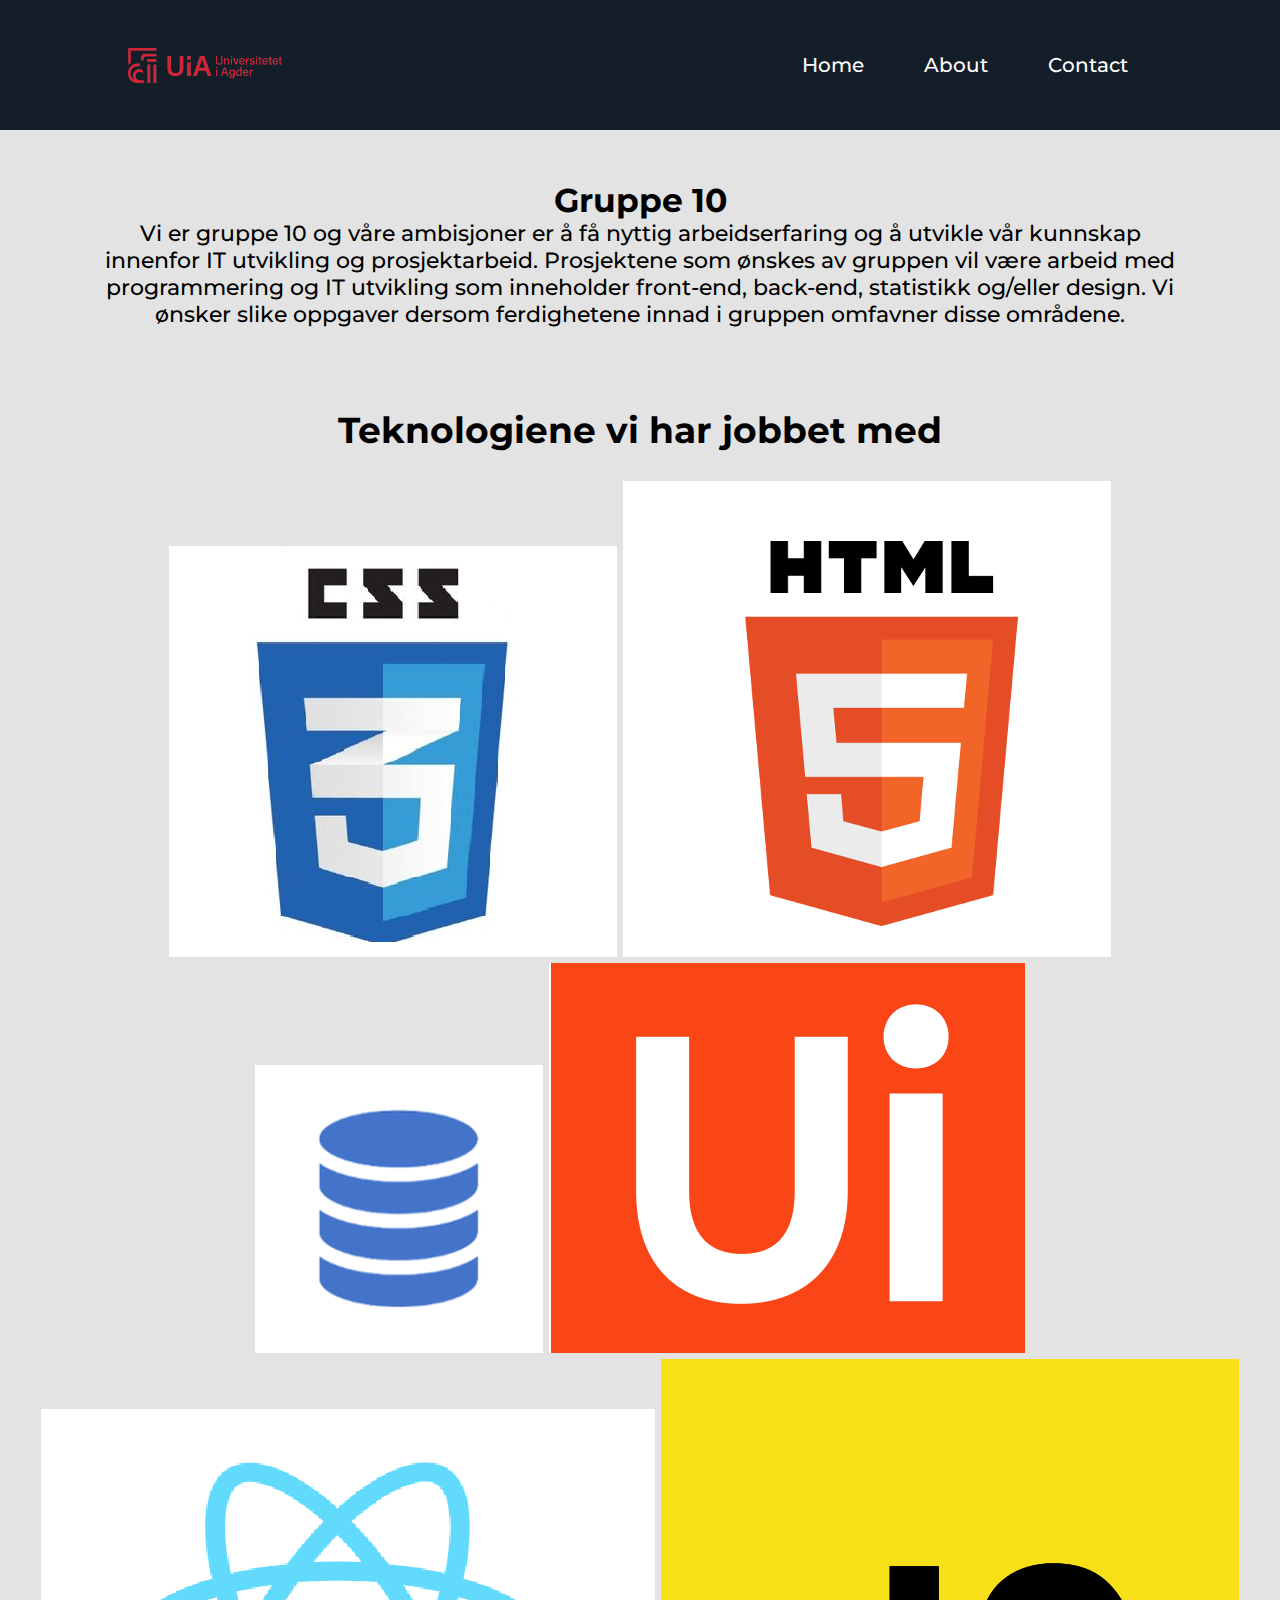
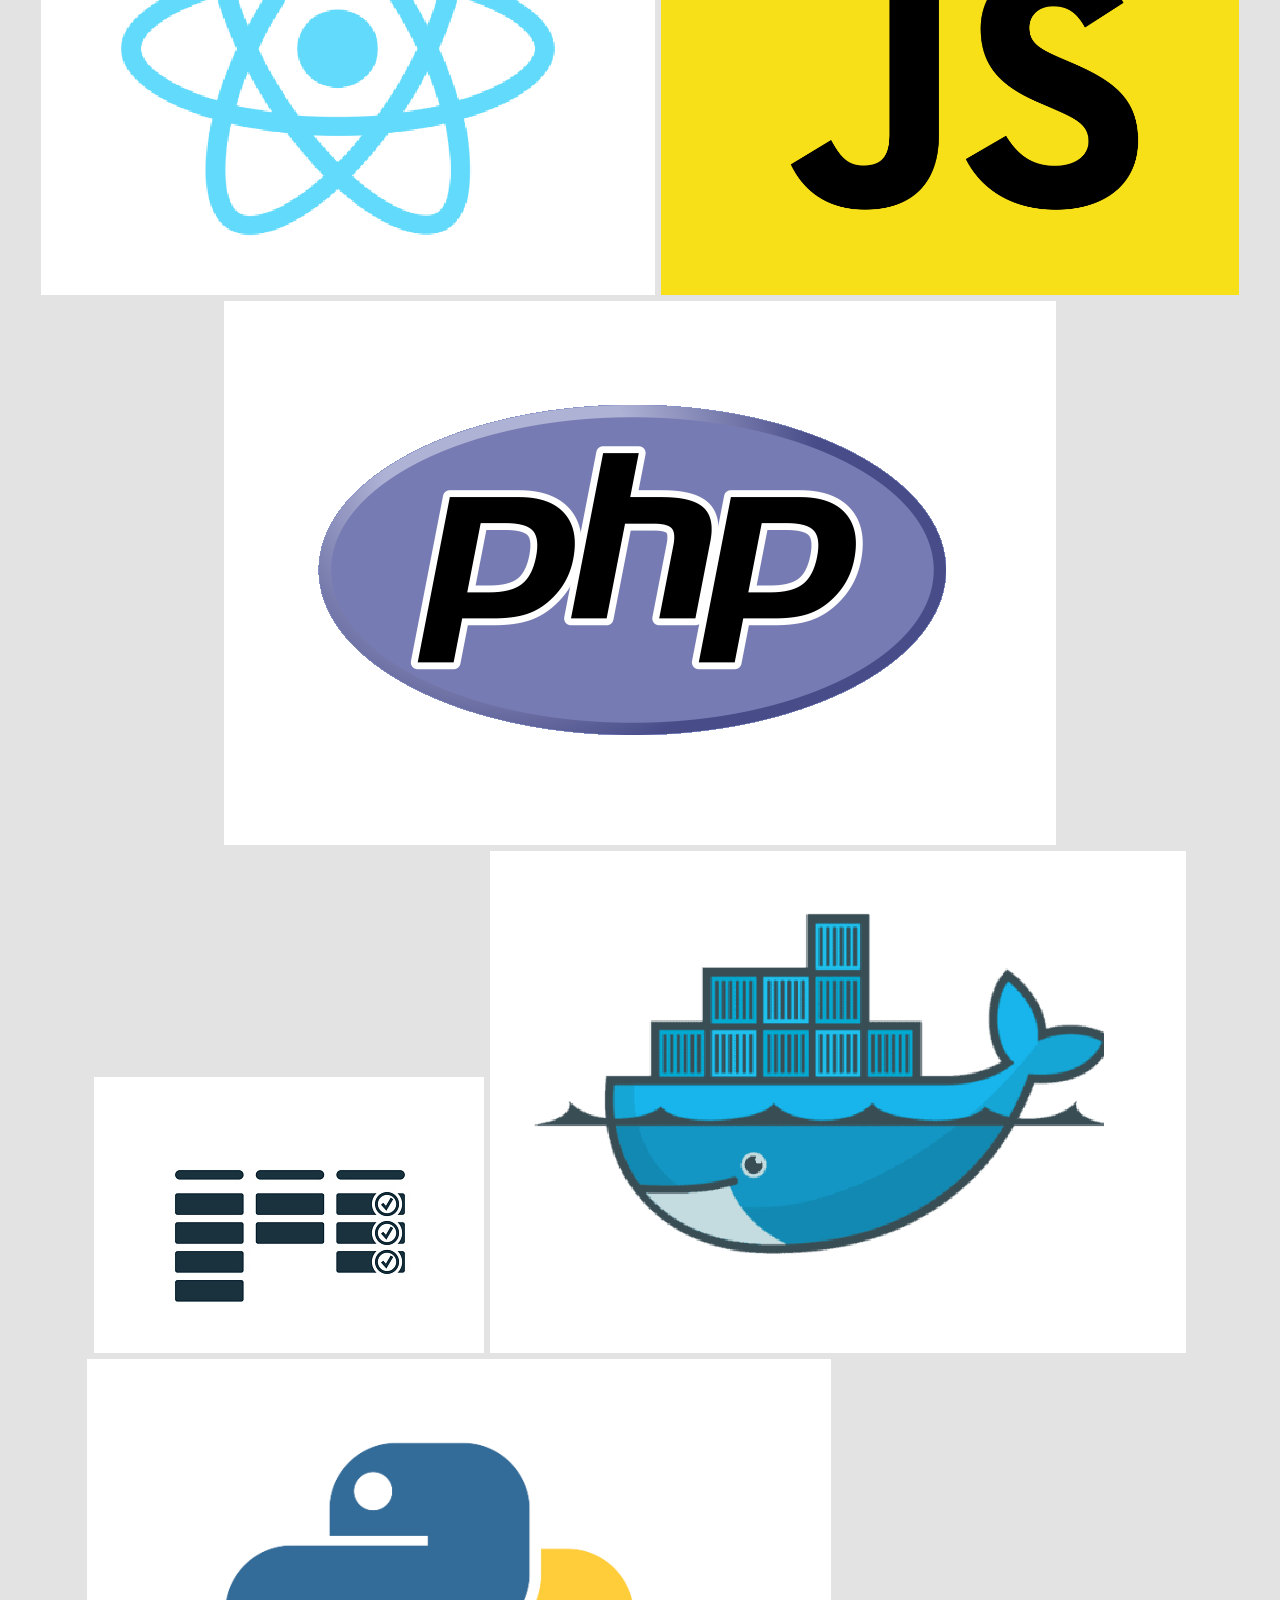
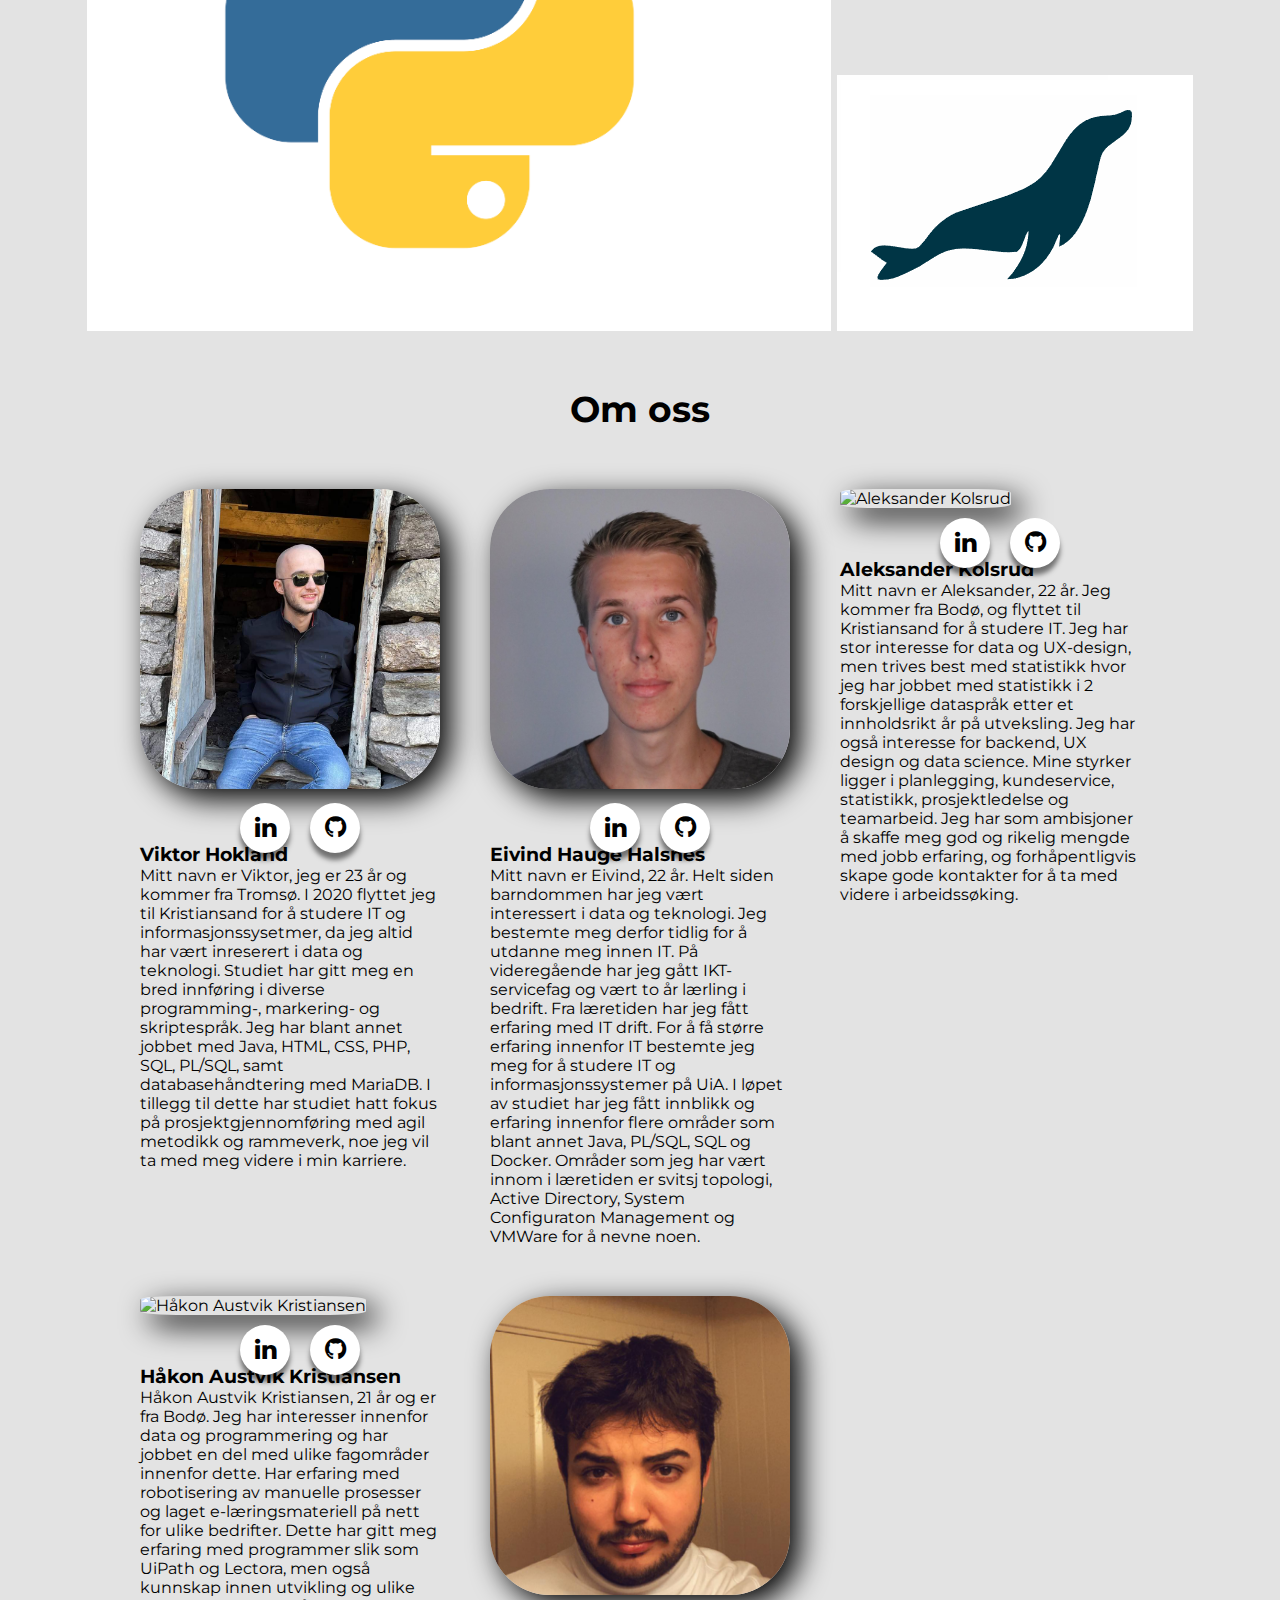
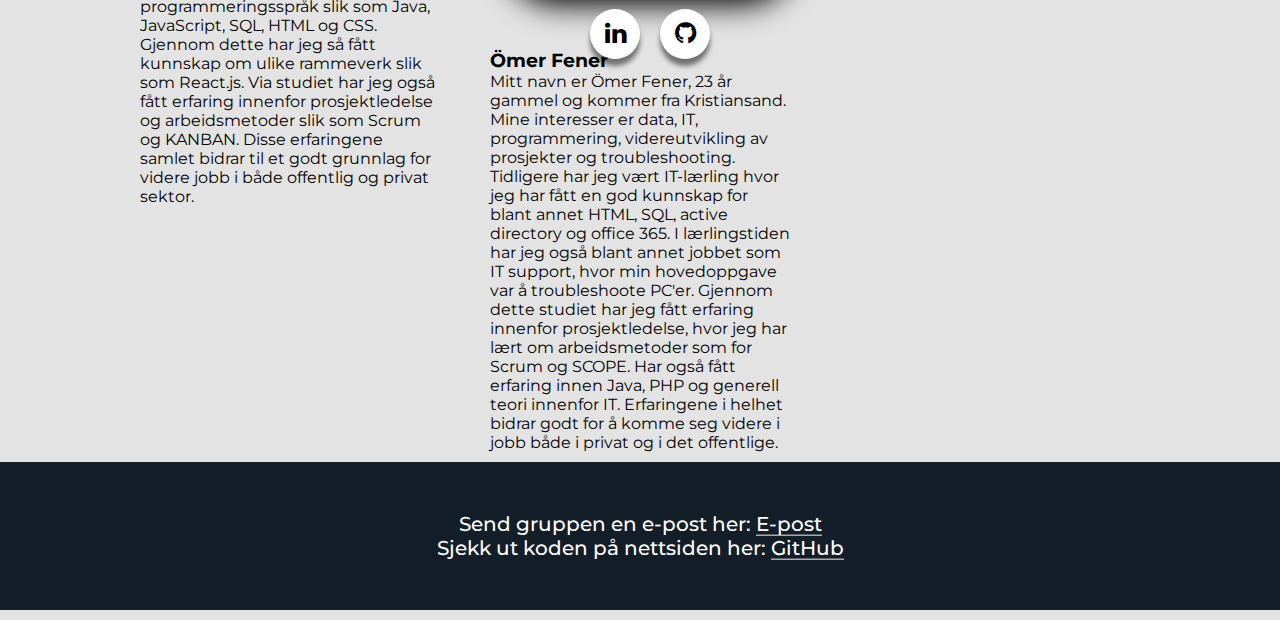
==== index.html @ ea087f38 "Merge branch 'grid-mobile-view-fix' of https://github.com/vikhok/bachelor into grid-mobile-view-fix" ====
<!DOCTYPE html>
<html class="no-js" lang="">
 
<html lang="en">
<head>
    <meta charset="UTF-8">
    <meta http-equiv="X-UA-Compatible" content="IE=edge">
    <meta name="viewport" content="width=device-width, initial-scale=1.0">
    <link rel="stylesheet" href="styles.css">
    <link rel="stylesheet" href="https://cdnjs.cloudflare.com/ajax/libs/font-awesome/4.7.0/css/font-awesome.min.css"/>
    <title>Bachelor</title>
    <script
        src="https://code.jquery.com/jquery-3.6.1.js"
        integrity="sha256-3zlB5s2uwoUzrXK3BT7AX3FyvojsraNFxCc2vC/7pNI="
        crossorigin="anonymous">
    </script>
</head>

<body>
    <header>
        <img class="logo" src="images/logos/uia.png" alt="logo">
        <nav class="navbar">
            <ul class="nav-menu">
                <li class="nav-item">
                    <a href="#" class="nav-link">Home</a>
                </li>
                <li class="nav-item">
                    <a href="#" class="nav-link">About</a>
                </li>
                <li class="nav-item">
                    <a href="#" class="nav-link">Contact</a>
                </li>
            </ul>
            <div class="hamburger">
                <span class="bar"></span>
                <span class="bar"></span>
                <span class="bar"></span>
            </div>
        </nav>
    </header>
    <script src="script.js"></script>

    <section id="content">
        <h2>Gruppe 10</h2>
        <p>Vi er gruppe 10 og våre ambisjoner er å få nyttig arbeidserfaring og å utvikle vår kunnskap innenfor IT utvikling og prosjektarbeid. Prosjektene som ønskes av gruppen vil være arbeid med programmering og IT utvikling som inneholder front-end, back-end, statistikk og/eller design. Vi ønsker slike oppgaver dersom ferdighetene innad i gruppen omfavner disse områdene.</p>
    </section>
    <section id="about_us_section">
        <div class="about_us_container"></div>
            <div class="about_us_section_title">
                <h2>Teknologiene vi har jobbet med</h2>
                <br>
                <img class="about_us2_images "src="images/css.logo.png"></img>
                <img class="about_us2_images "src="images/html.logo.png"></img>
                <img class="about_us2_images "src="images/sql.logo.png"></img>
                <img class="about_us1_images "src="images/ui.logo.png"></img>
                <img class="about_us1_images "src="images/react.logo.png"></img>
                <img class="about_us2_images "src="images/javascript.logo.png"></img>
                <br>
                <img class="about_us3_images "src="images/php.logo.png"></img>
                <img class="about_us1_images "src="images/kanban.logo.png"></img>
                <img class="about_us1_images "src="images/docker.logo.png"></img>
                <img class="about_us1_images "src="images/python.logo.png"></img>
                <img class="about_us3_images "src="images/mariadb.logo.png"></img>
                </div>
       <br>
           <br>
               <br>
                    
    <section id="about_us_section">
        <div class="about_us_container">
            <div class="about_us_section_title">
                <h2>Om oss</h2>
            </div>
        <br>
            <br>
            <div class="about_us_grid">
                <div class="gallery_item">
                    <div class="about_us_content">
                        <img class="about_us_images" src="images/profiles/viktor.png" alt="Viktor Hokland"></img>
                        <div class="contact-info">
                            <ul>
                                <li><a href="https://www.linkedin.com/in/viktor-hokland-326105193/"><i class="fa fa-linkedin"></i></a></li>
                                <li><a href="https://github.com/vikhok"><i class="fa fa-github"></i></a></li>
                            </ul>
                        </div>
                    </div>
                    <div class="about_us_content">
                        <h3>Viktor Hokland</h3>
                        <p>
                            Mitt navn er Viktor, jeg er 23 år og kommer fra Tromsø. I 2020 flyttet jeg til Kristiansand for å studere IT og informasjonssysetmer, da jeg altid har vært inreserert i data og teknologi. Studiet har gitt meg en bred innføring i diverse programming-, markering- og skriptespråk. Jeg har blant annet jobbet med Java, HTML, CSS, PHP, SQL, PL/SQL, samt databasehåndtering med MariaDB. I tillegg til dette har studiet hatt fokus på prosjektgjennomføring med agil metodikk og rammeverk, noe jeg vil ta med meg videre i min karriere.
                        </p>
                    </div>
                </div>

                <div class="gallery_item">
                    <div class="about_us_content">
                        <img class="about_us_images" src="images/profiles/eivind.jpg" alt="Eivind Hauge Halsnes"></img>
                        <div class="contact-info">
                            <ul>
                                <li><a href="https://www.linkedin.com/in/eivind-hauge-halsnes-875542215/"><i class="fa fa-linkedin"></i></a></li>
                                <li><a href="https://github.com/ehalsnes"><i class="fa fa-github"></i></a></li>
                            </ul>
                        </div>
                    </div>
                    <div class="about_us_content">
                        <h3>Eivind Hauge Halsnes</h3>
                        <p>
                            Mitt navn er Eivind, 22 år. Helt siden barndommen har jeg vært interessert i data og teknologi. Jeg bestemte meg derfor tidlig for å utdanne meg innen IT. På videregående har jeg gått IKT-servicefag og vært to år lærling i bedrift. Fra læretiden har jeg fått erfaring med IT drift. For å få større erfaring innenfor IT bestemte jeg meg for å studere IT og informasjonssystemer på UiA. I løpet av studiet har jeg fått innblikk og erfaring innenfor flere områder som blant annet Java, PL/SQL, SQL og Docker. Områder som jeg har vært innom i læretiden er svitsj topologi, Active Directory, System Configuraton Management og VMWare for å nevne noen.
                        </p>
                    </div>
                </div>

                <div class="gallery_item">
                    <div class="about_us_content">
                        <img class="about_us_images" src="images/profiles/Aleks.png" alt="Aleksander Kolsrud"></img>
                        <div class="contact-info">
                            <ul>
                                <li><a href="https://www.linkedin.com/in/aleksander-kolsrud-b70689235/"><i class="fa fa-linkedin"></i></a></li>
                                <li><a href="https://github.com/AlkolBodo"><i class="fa fa-github"></i></a></li>
                            </ul>
                        </div>
                    </div>
                    <div class="about_us_content">
                        <h3>Aleksander Kolsrud</h3>
                        <p>
                            Mitt navn er Aleksander, 22 år. Jeg kommer fra Bodø, og flyttet til Kristiansand for å studere IT. Jeg har stor interesse for data og UX-design, men trives best med statistikk hvor jeg har jobbet med statistikk i 2 forskjellige dataspråk etter et innholdsrikt år på utveksling. Jeg har også interesse for backend, UX design og data science. Mine styrker ligger i planlegging, kundeservice, statistikk, prosjektledelse og teamarbeid. Jeg har som ambisjoner å skaffe meg god og rikelig mengde med jobb erfaring, og forhåpentligvis skape gode kontakter for å ta med videre i arbeidssøking.
                        </p>
                    </div>
                </div>

                <div class="gallery_item">
                    <div class="about_us_content">
                        <img class="about_us_images" src="images/profiles/Håkon.png" alt="Håkon Austvik Kristiansen"></img>
                        <div class="contact-info">
                            <ul>
                                <li><a href="https://www.linkedin.com/in/håkon-austvik-kristiansen-1886041b5/"><i class="fa fa-linkedin"></i></a></li>
                                <li><a href="https://github.com/Haakonak"><i class="fa fa-github"></i></a></li>
                            </ul>
                        </div>
                    </div>
                    <div class="about_us_content">
                        <h3>Håkon Austvik Kristiansen</h3>
                        <p>
                            Håkon Austvik Kristiansen, 21 år og er fra Bodø. Jeg har interesser innenfor data og programmering og har jobbet en del med ulike fagområder innenfor dette. Har erfaring med robotisering av manuelle prosesser og laget e-læringsmateriell på nett for ulike bedrifter. Dette har gitt meg erfaring med programmer slik som UiPath og Lectora, men også kunnskap innen utvikling og ulike programmeringsspråk slik som Java, JavaScript, SQL, HTML og CSS. Gjennom dette har jeg så fått kunnskap om ulike rammeverk slik som React.js. Via studiet har jeg også fått erfaring innenfor prosjektledelse og arbeidsmetoder slik som Scrum og KANBAN. Disse erfaringene samlet bidrar til et godt grunnlag for videre jobb i både offentlig og privat sektor.
                        </p>
                    </div>
                </div>

                <div class="gallery_item">
                    <div class="about_us_content">
                        <img class="about_us_images" src="images/profiles/omer.png" alt="Ömer Fener"></img>
                        <div class="contact-info">
                            <ul>
                                <li><a href="https://www.linkedin.com/in/ömer-fener-816666154/"><i class="fa fa-linkedin"></i></a></li>
                                <li><a href="https://github.com/Omerf99"><i class="fa fa-github"></i></a></li>
                            </ul>
                        </div>
                    </div>
                    <div class="about_us_content">
                        <h3>Ömer Fener</h3>
                        <p>
                            Mitt navn er Ömer Fener, 23 år gammel og kommer fra Kristiansand. Mine interesser er data, IT, programmering, videreutvikling av prosjekter og troubleshooting. Tidligere har jeg vært IT-lærling hvor jeg har fått en god kunnskap for blant annet HTML, SQL, active directory og office 365. I lærlingstiden har jeg også blant annet  jobbet som IT support, hvor min hovedoppgave var å troubleshoote PC'er. Gjennom dette studiet har jeg fått erfaring innenfor prosjektledelse, hvor jeg har lært om arbeidsmetoder som for Scrum og SCOPE. Har også fått erfaring innen Java, PHP og generell teori innenfor IT. Erfaringene i helhet bidrar godt for å komme seg videre i jobb både i privat og i det offentlige.
                        </p>
                    </div>
                </div>

            </div>
        </div>
    </section>

    <section class="footerSection">
        <footer>
            <div>
            <ul class="ulFooter">
                <li> Send gruppen en e-post her: <a class="aFooter" href="mailto:haakon128@gmail.com">E-post</a></li>
                <li> Sjekk ut koden på nettsiden her: <a class="aFooter" href="https://github.com/vikhok/bachelor">GitHub</a></li>
            </ul>
          </div>
        </footer>
    </section>

</body>
</html>
---- styles.css ----
/**** Import ****/
@import url('https://fonts.googleapis.com/css2?family=Montserrat:wght@500&display=swap');


/**** General ****/
* {
    box-sizing: border-box;
    margin: 0px;
    padding: 0px;
    font-family: "Montserrat", sans-serif;
}

body , html {
    height: 100%;
    width: auto;
    background-color: #e3e3e3;
    scroll-behavior: smooth;
}

body {
    overflow: scroll;
}


/**** Navigation Bar ****/
header {
    display: flex;
    justify-content: flex-end;
    align-items: center;
    padding: 30px 10%;
    background-color: #131e28;
}

.logo {
    cursor: pointer;
    margin-right: auto;
    height: 35px;
    width: auto;
}

li, a, button {
    font-weight: 500;
    font-size: 20px;
    color: #ffffff;
    text-decoration: none;
    list-style: none;
}

.nav_links li {
    display: inline-block;
    padding: 0px 20px;
}

.nav_links li a {
    transition: all 0.3s ease 0s;
}

.nav_links li a:hover {
    color: rgb(255, 0, 0);
}

.navbar {
    min-height: 70px;
    display: flex;
    justify-content: space-between;
    align-items: center;
    padding: 0 24px;
}

.nav-menu {
    display: flex;
    justify-content: space-between;
    align-items: center;
    gap: 60px;
}

.nav-branding {
    font-size: 2rem;
}

.nav-link {
    transition: 0.7s ease;
}

.nav-link:hover {
    color: #cd201f;
}

.hamburger {
    display: none;
    cursor: pointer;
}

.bar {
    display: block;
    width: 25px;
    height: 3px;
    margin: 5px auto;
    -webkit-transition: all 0.3s ease-in-out;
    transition: all 0.3s ease-in-out;
    background-color: white;
}

@media(max-width:768px) {
    .hamburger {
        display: block;
    }
    .hamburger.active .bar:nth-child(2) {
        opacity: 0;
    }
    .hamburger.active .bar:nth-child(1) {
        transform: translateY(8px) rotate(45deg);
    }
    .hamburger.active .bar:nth-child(3) {
        transform: translateY(-8px) rotate(-45deg);
    }

    .nav-menu {
        position: fixed;
        left: -100%;
        top:70px;
        gap: 0;
        flex-direction: column;
        background-color: #131e28;
        width: 100%;
        text-align: center;
        transition: 0.3s;
    }    

    .nav-item {
        margin: 16px 0;
    }

    .nav-menu.active {
        left:0;
    }
}


/**** Content ****/
#content {
    text-align: center;
    position: relative;
    font-weight: 500;
    font-size: 22px;
    color: black;
    padding-right: 100px;
    padding-left: 100px;
    padding-top: 50px;
    padding-bottom: 50px;
}

#about_us_section {
    display: flex;
    flex-wrap: wrap;
    flex-direction: row;
    justify-content: center;
    padding: 10px;
}

.about_us_section_title {
    text-align: center;
    font-size: 1.5rem;
    color: black;
    padding: 20px;
}

.about_us_grid {
    display: grid;
    grid-template-columns: repeat(3, 300px);
    grid-auto-rows: minmax(150px, auto);
    grid-gap: 50px;
    float: right;
}

@media only screen and (max-width: 1180px) {
    .about_us_grid {
        display: grid;
        grid-template-columns: repeat(2, 1fr);
        grid-row-gap: 40px;
        align-items: center;
        font-size: 15px;
    }
}

@media only screen and (max-width: 652px) {
    .about_us_grid {
        grid-template-columns: 1fr;
        font-size: 15px;
        text-align: center;
    }
    #content {
        font-size: 20px;
        padding: 20px;
    }
}

.gallery_item {
    grid-template-columns: repeat(4, 300px);
}

.about_us_images {
    cursor: pointer;
    height: auto;
    width: 300px;
    border-radius: 20%;
    box-shadow: rgb(0, 0, 0) 10px 10px 30px;
    position:
}

.contact-info ul {
    position: relative;
    bottom: 0px;
    transform: translate(-50%, -50%);
    left: 80%;
    top: 35px;
    padding: 0;
    margin: 0;
    display: flex;
}
.contact-info ul li {
    list-style: none;
    margin: 0 10px;
}

.contact-info ul li .fa {
    color: #000000;
    font-size: 25px;
    line-height: 50px;
    transition: .5s;
}

.contact-info ul li .fa:hover {
    color: #ffffff;
}

.contact-info ul li a {
    position: relative;
    display: block;
    width: 50px;
    height: 50px;
    border-radius: 50%;
    background-color: white;
    text-align: center;
    transition: 0.5s;
    transform: translate(0,0px);
    box-shadow: 0px 7px 5px rgba(0, 0, 0, 0.5);
}

.contact-info ul li a:hover {
    transform: rotate(0deg) skew(0deg) translate(0, -10px);
}

.contact-info ul li:nth-child(1) a:hover {
    background-color: #3b5999;
}

.contact-info ul li:nth-child(2) a:hover {
    background-color: #30363d;
}





/**** Footer ****/
footer {
    padding: 10px 10px 0px 10px;
    height: auto;
    width: 100vw;
    background: #131e28;
    padding-bottom: 10px;
    font-family: "Montserrat", sans-serif;
    padding-top: 50px;
    padding-bottom: 50px;
  }

  .ulFooter {
    display: flex;
    flex-direction: column;
    margin: auto;
    text-align: center;
  }

  .aFooter {
    color: white;
    text-decoration: none;
    box-shadow: inset 0 -1.5px 0 hsl(0, 5%, 67%)
  }

  .aFooter:hover {
    box-shadow: inset 0 -1.2em 0 hsla(0, 0%, 100%, 0.4);
  }
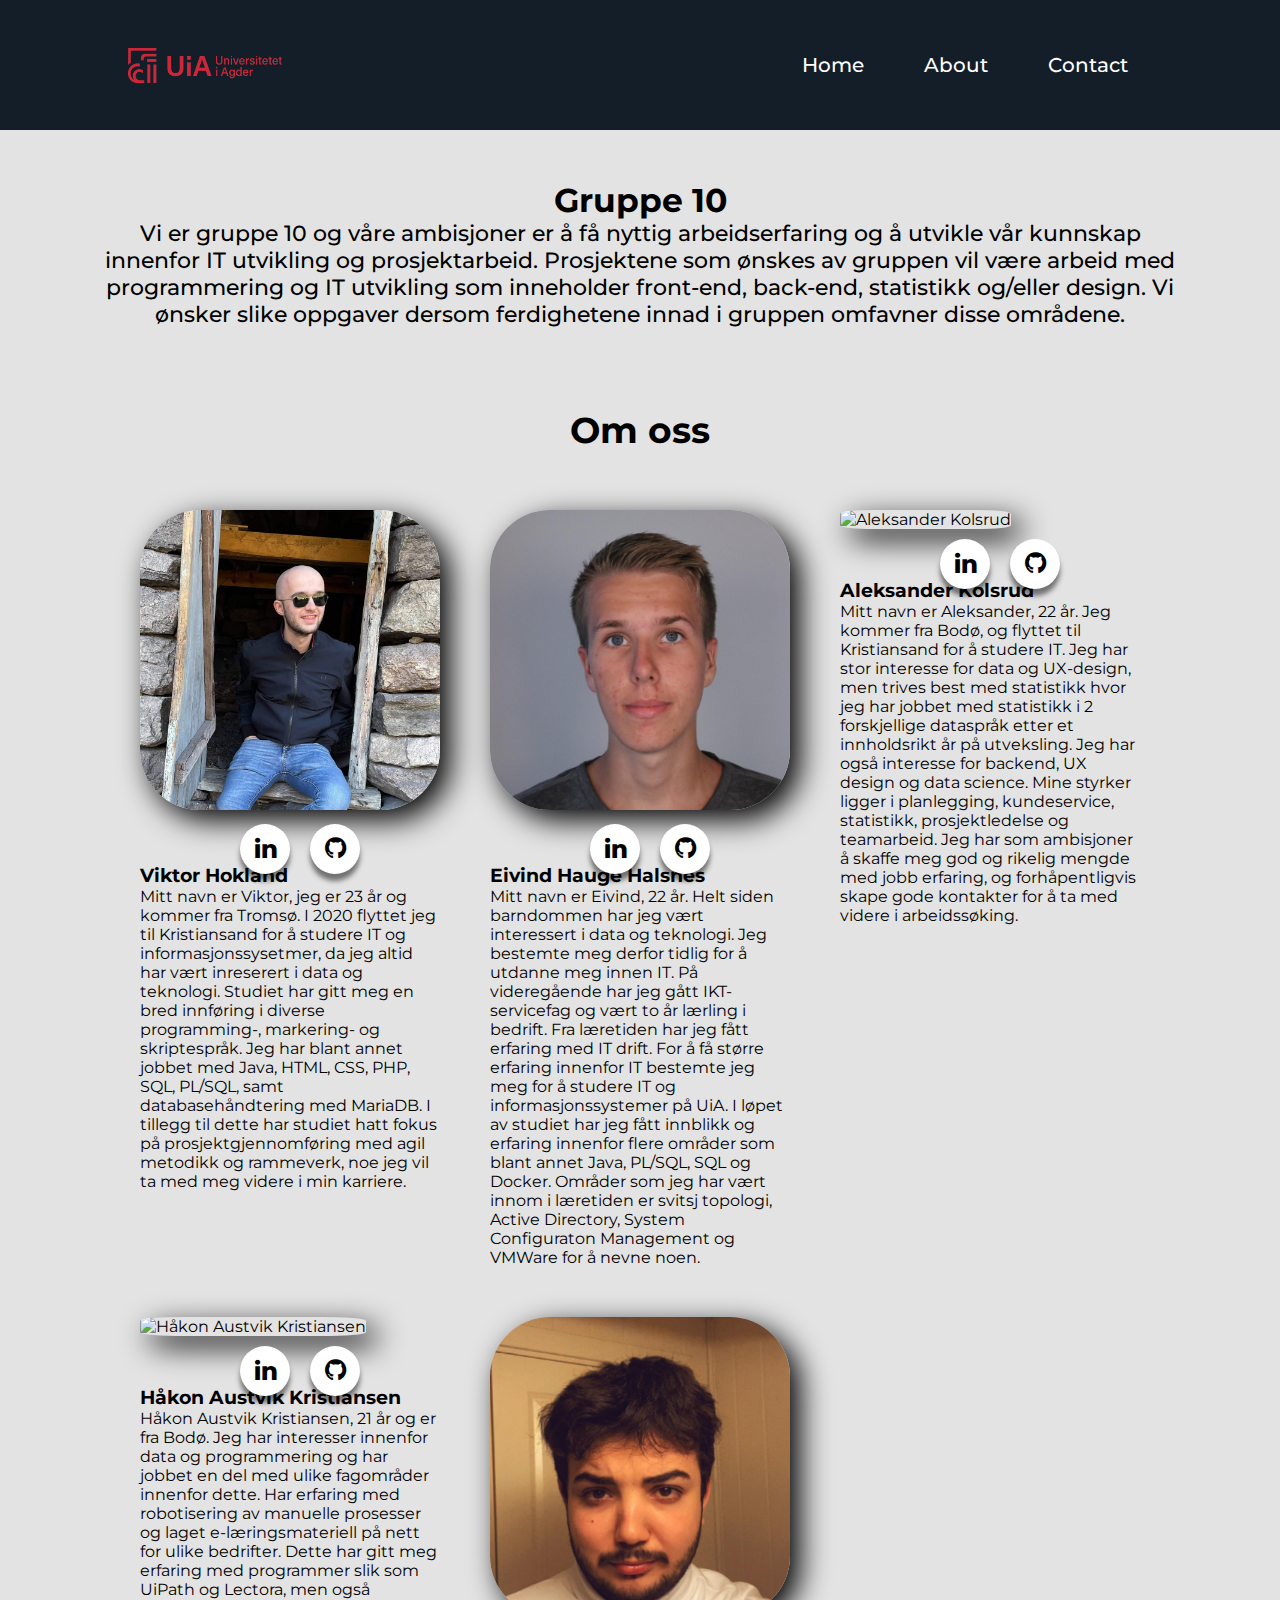
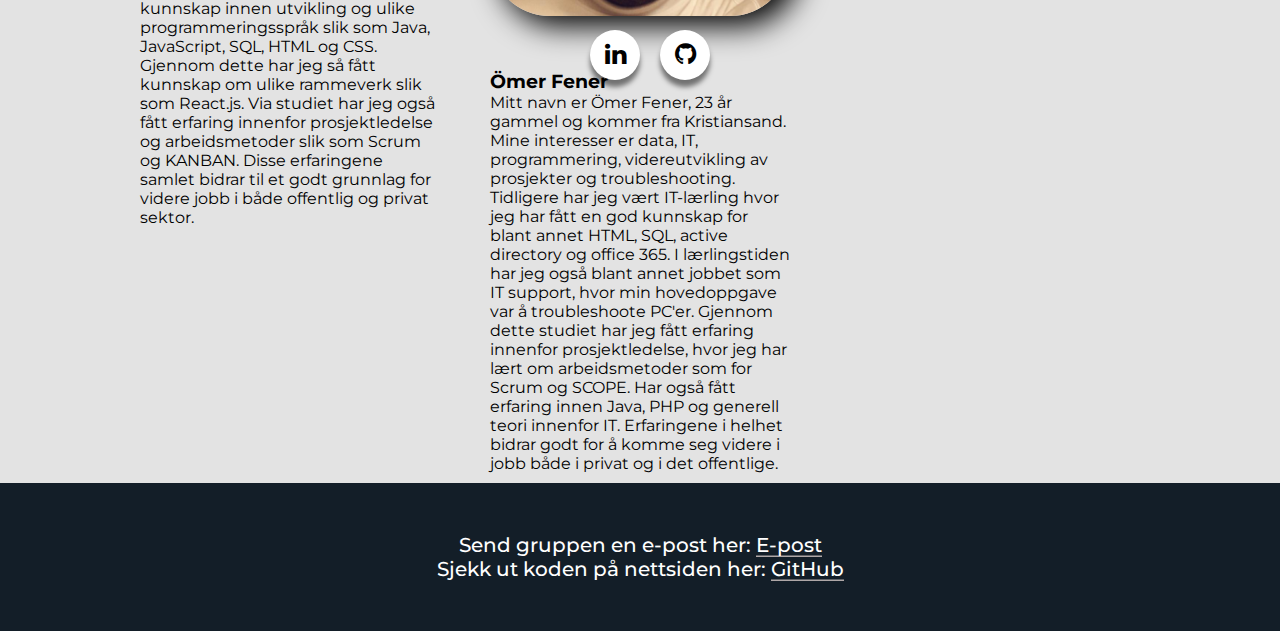
==== commit be78bf8b: "Removed logos" ====
--- a/index.html
+++ b/index.html
@@ -44,28 +44,7 @@
         <h2>Gruppe 10</h2>
         <p>Vi er gruppe 10 og våre ambisjoner er å få nyttig arbeidserfaring og å utvikle vår kunnskap innenfor IT utvikling og prosjektarbeid. Prosjektene som ønskes av gruppen vil være arbeid med programmering og IT utvikling som inneholder front-end, back-end, statistikk og/eller design. Vi ønsker slike oppgaver dersom ferdighetene innad i gruppen omfavner disse områdene.</p>
     </section>
-    <section id="about_us_section">
-        <div class="about_us_container"></div>
-            <div class="about_us_section_title">
-                <h2>Teknologiene vi har jobbet med</h2>
-                <br>
-                <img class="about_us2_images "src="images/css.logo.png"></img>
-                <img class="about_us2_images "src="images/html.logo.png"></img>
-                <img class="about_us2_images "src="images/sql.logo.png"></img>
-                <img class="about_us1_images "src="images/ui.logo.png"></img>
-                <img class="about_us1_images "src="images/react.logo.png"></img>
-                <img class="about_us2_images "src="images/javascript.logo.png"></img>
-                <br>
-                <img class="about_us3_images "src="images/php.logo.png"></img>
-                <img class="about_us1_images "src="images/kanban.logo.png"></img>
-                <img class="about_us1_images "src="images/docker.logo.png"></img>
-                <img class="about_us1_images "src="images/python.logo.png"></img>
-                <img class="about_us3_images "src="images/mariadb.logo.png"></img>
-                </div>
-       <br>
-           <br>
-               <br>
-                    
+         
     <section id="about_us_section">
         <div class="about_us_container">
             <div class="about_us_section_title">
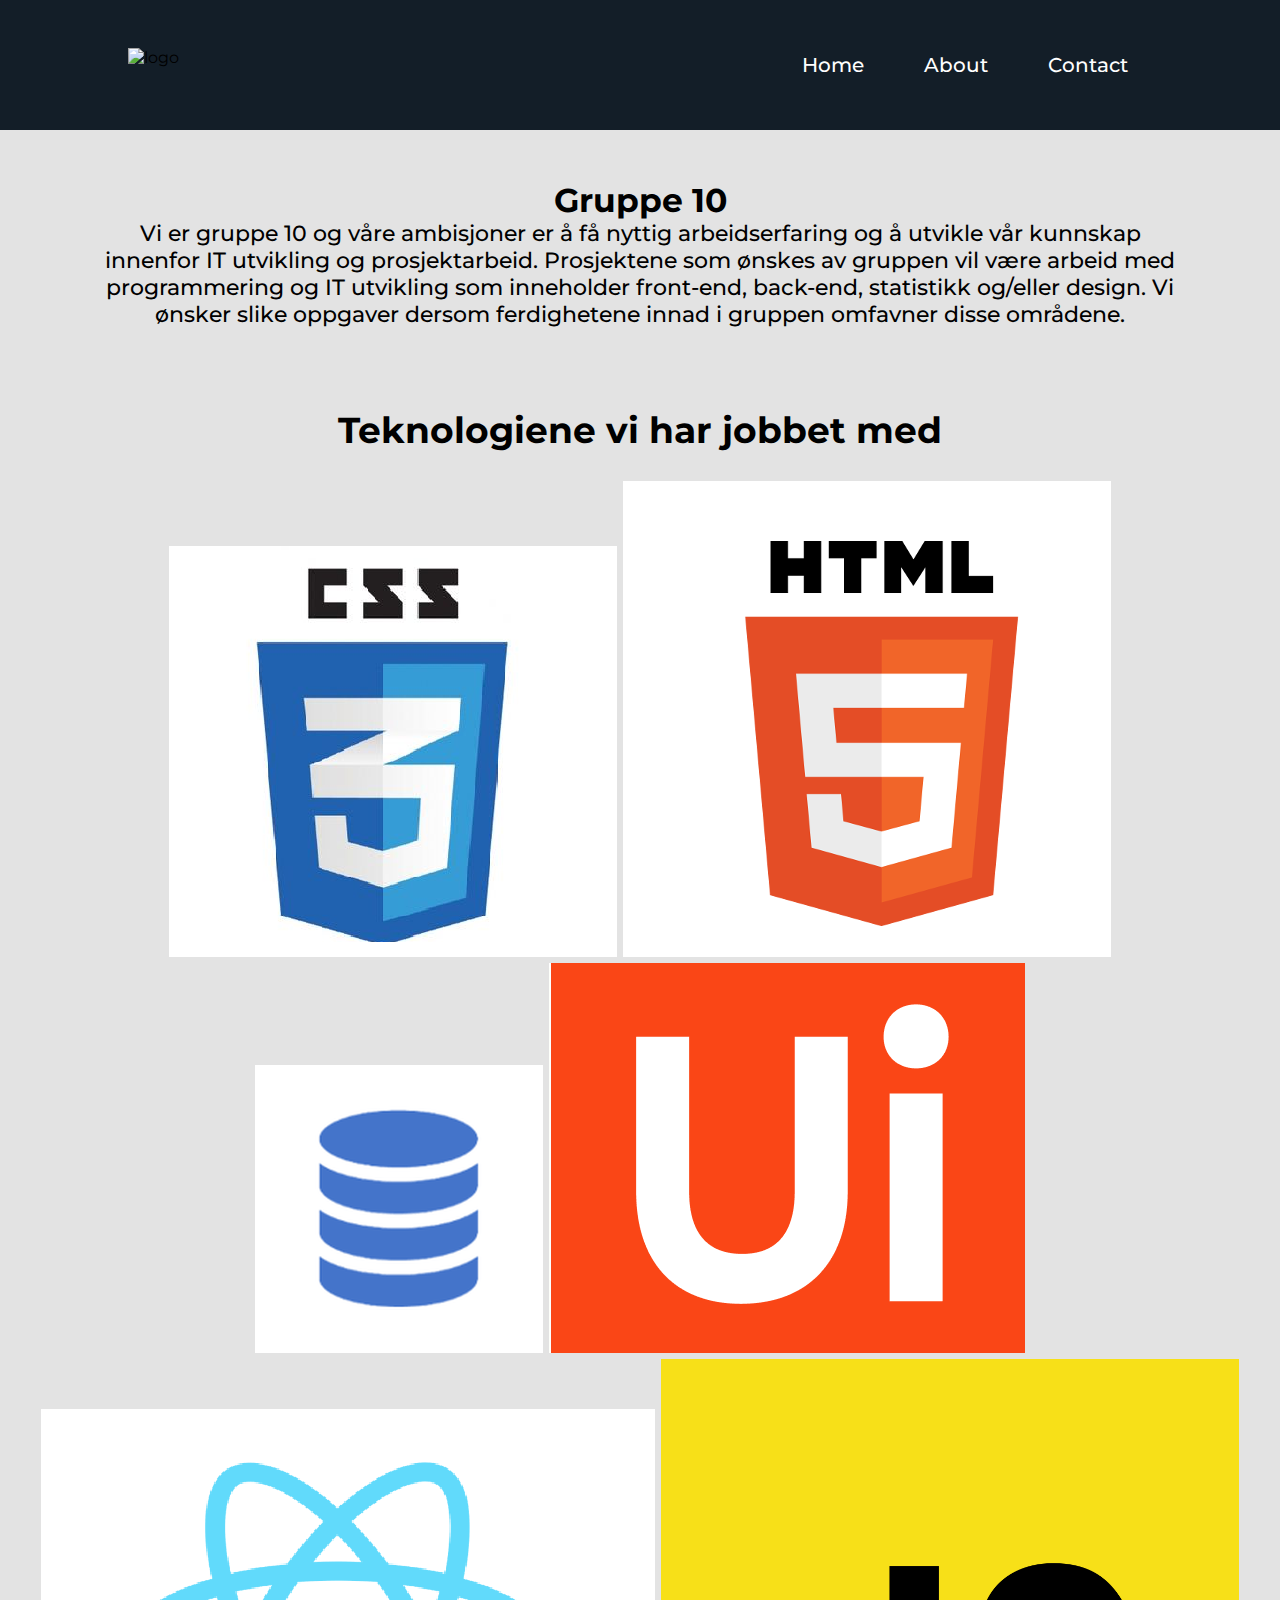
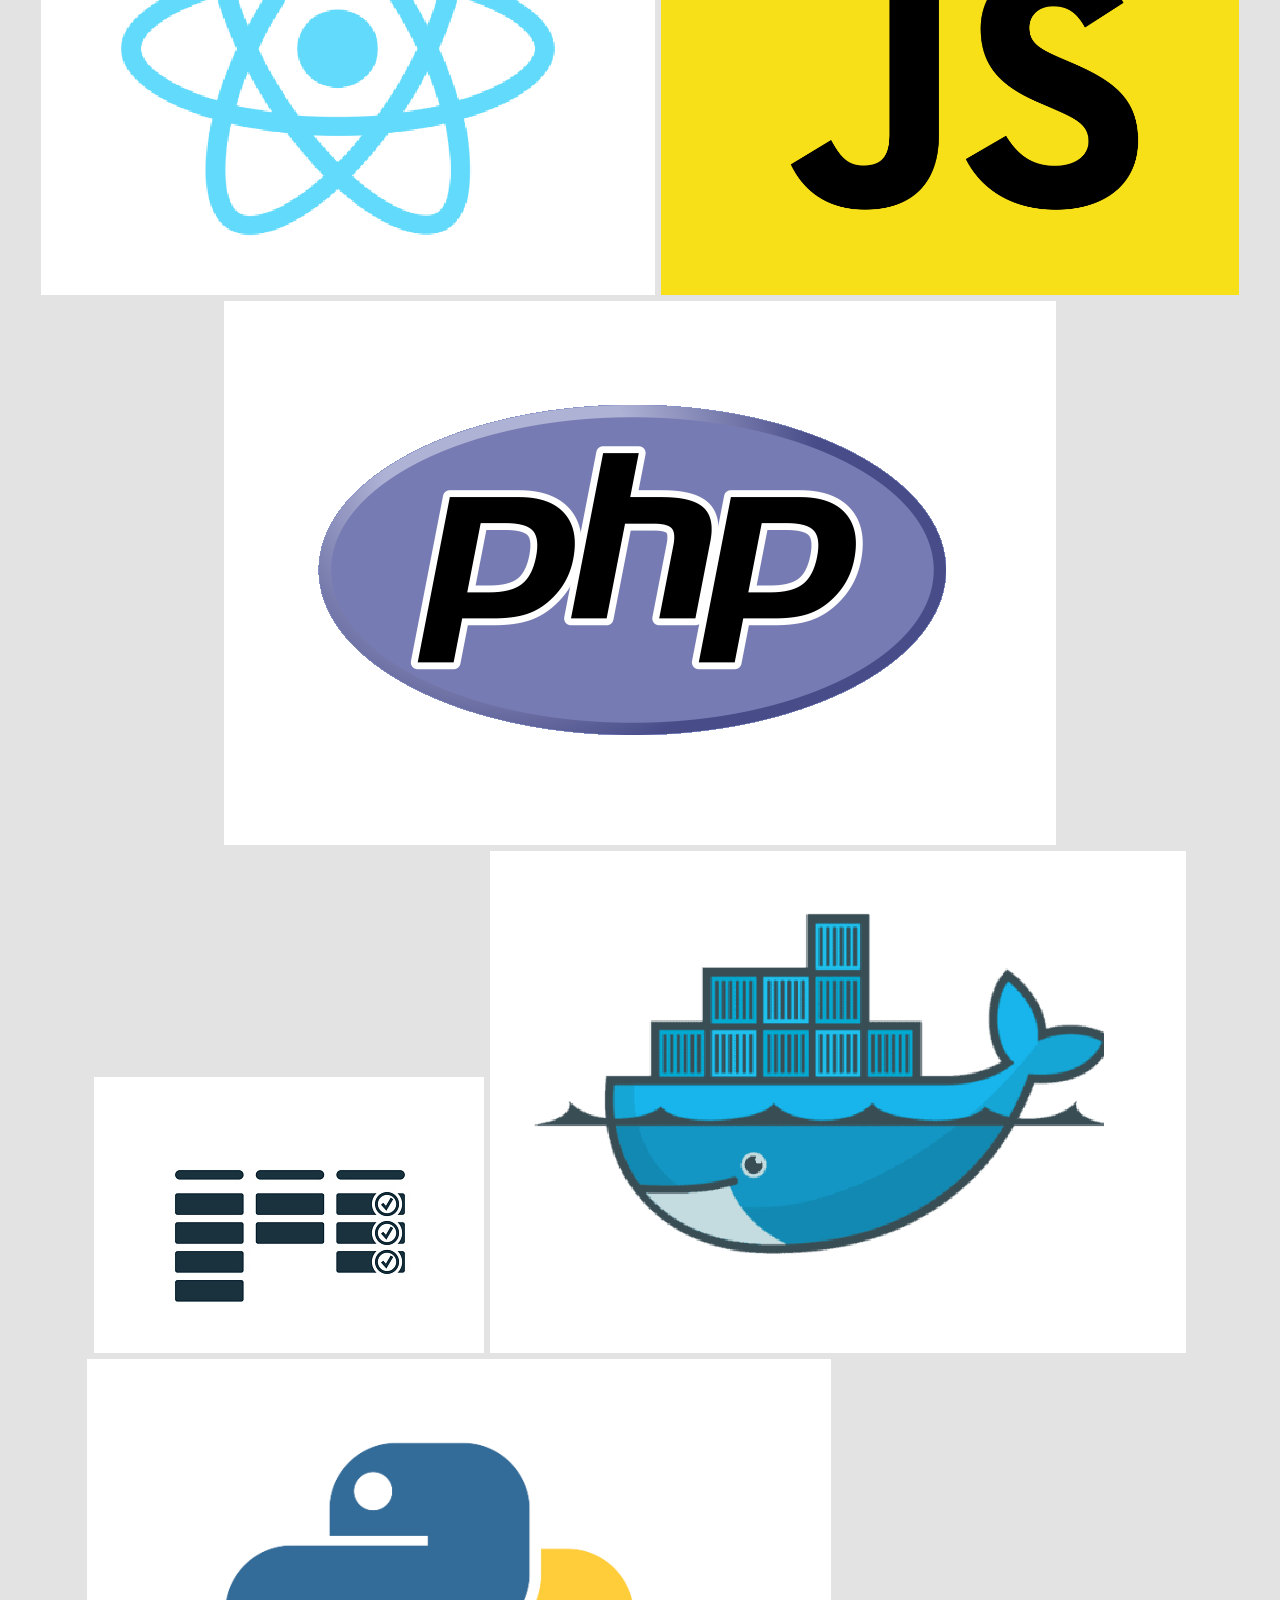
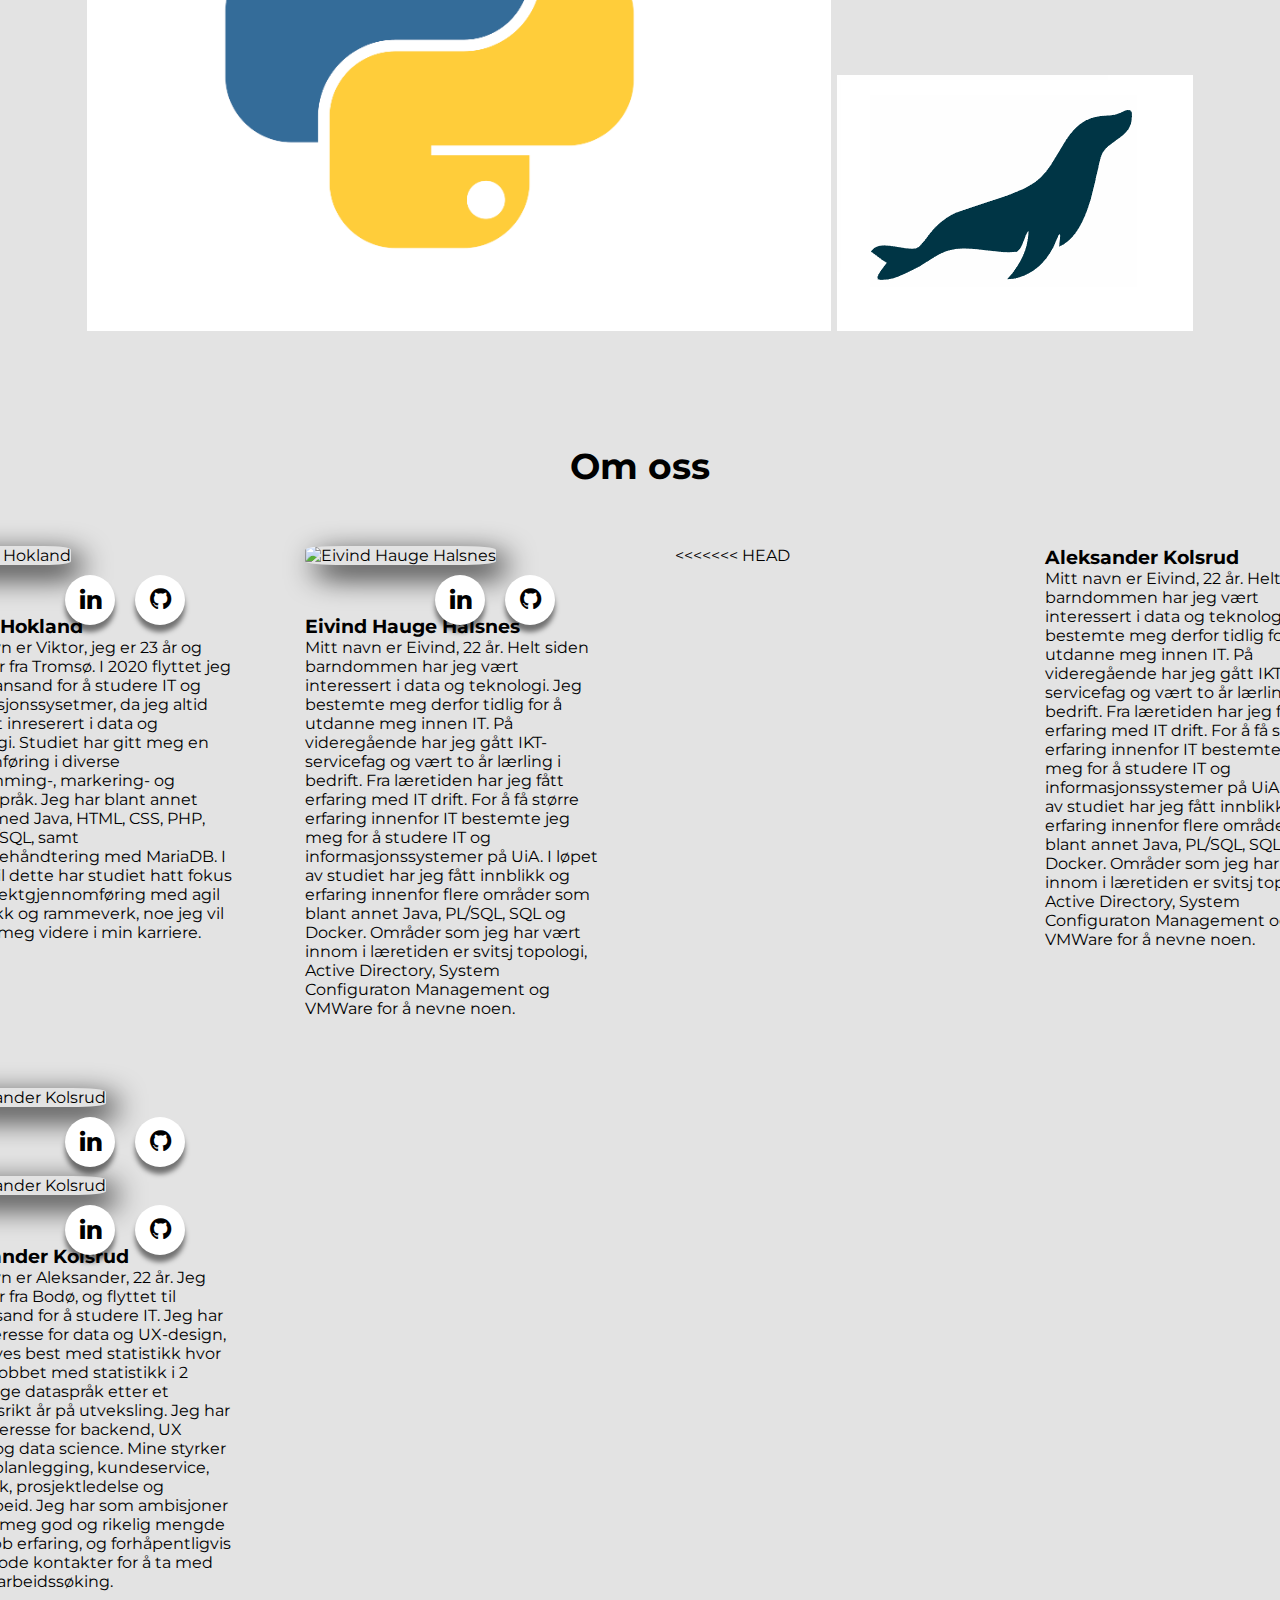
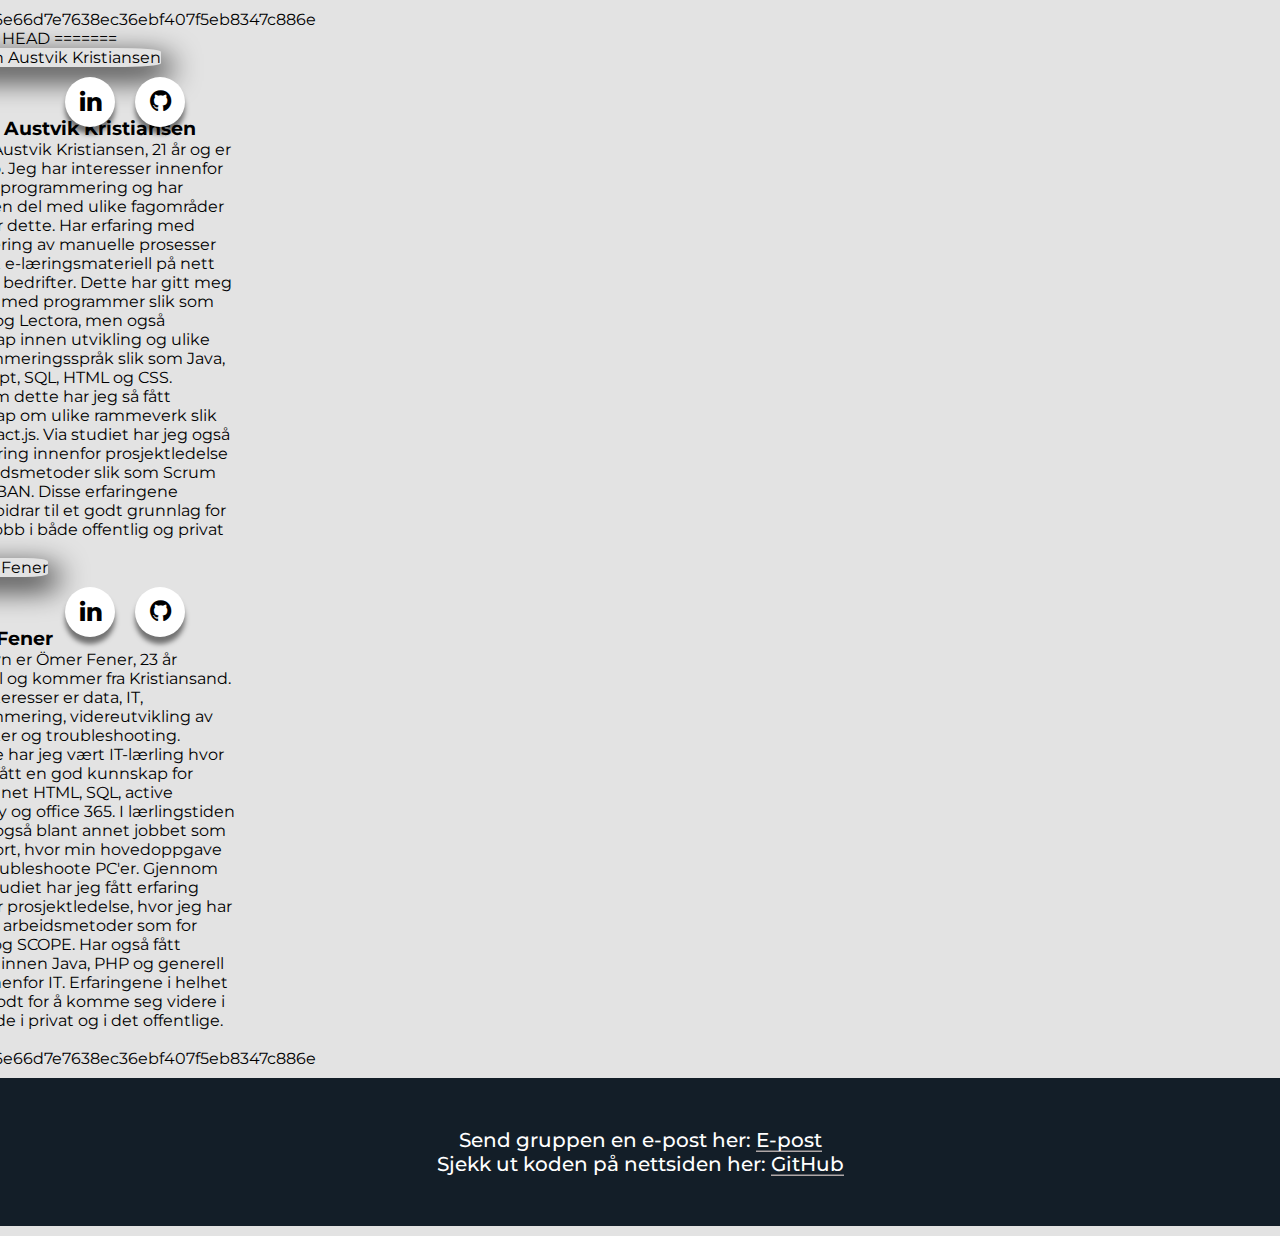
==== commit 8020f805: "Restructured, removed icons" ====
--- a/index.html
+++ b/index.html
@@ -10,15 +10,14 @@
     <link rel="stylesheet" href="https://cdnjs.cloudflare.com/ajax/libs/font-awesome/4.7.0/css/font-awesome.min.css"/>
     <title>Bachelor</title>
     <script
-        src="https://code.jquery.com/jquery-3.6.1.js"
-        integrity="sha256-3zlB5s2uwoUzrXK3BT7AX3FyvojsraNFxCc2vC/7pNI="
-        crossorigin="anonymous">
-    </script>
+  src="https://code.jquery.com/jquery-3.6.1.js"
+  integrity="sha256-3zlB5s2uwoUzrXK3BT7AX3FyvojsraNFxCc2vC/7pNI="
+  crossorigin="anonymous"></script>
 </head>
 
 <body>
     <header>
-        <img class="logo" src="images/logos/uia.png" alt="logo">
+        <img class="logo" src="images/uia.png" alt="logo">
         <nav class="navbar">
             <ul class="nav-menu">
                 <li class="nav-item">
@@ -44,7 +43,28 @@
         <h2>Gruppe 10</h2>
         <p>Vi er gruppe 10 og våre ambisjoner er å få nyttig arbeidserfaring og å utvikle vår kunnskap innenfor IT utvikling og prosjektarbeid. Prosjektene som ønskes av gruppen vil være arbeid med programmering og IT utvikling som inneholder front-end, back-end, statistikk og/eller design. Vi ønsker slike oppgaver dersom ferdighetene innad i gruppen omfavner disse områdene.</p>
     </section>
-         
+    <section id="about_us_section">
+        <div class="about_us_container"></div>
+            <div class="about_us_section_title">
+                <h2>Teknologiene vi har jobbet med</h2>
+                <br>
+                <img class="about_us2_images "src="images/css.logo.png"></img>
+                <img class="about_us2_images "src="images/html.logo.png"></img>
+                <img class="about_us2_images "src="images/sql.logo.png"></img>
+                <img class="about_us1_images "src="images/ui.logo.png"></img>
+                <img class="about_us1_images "src="images/react.logo.png"></img>
+                <img class="about_us2_images "src="images/javascript.logo.png"></img>
+                <br>
+                <img class="about_us3_images "src="images/php.logo.png"></img>
+                <img class="about_us1_images "src="images/kanban.logo.png"></img>
+                <img class="about_us1_images "src="images/docker.logo.png"></img>
+                <img class="about_us1_images "src="images/python.logo.png"></img>
+                <img class="about_us3_images "src="images/mariadb.logo.png"></img>
+                </div>
+       <br>
+           <br>
+               <br>
+                    
     <section id="about_us_section">
         <div class="about_us_container">
             <div class="about_us_section_title">
@@ -55,7 +75,7 @@
             <div class="about_us_grid">
                 <div class="gallery_item">
                     <div class="about_us_content">
-                        <img class="about_us_images" src="images/profiles/viktor.png" alt="Viktor Hokland"></img>
+                        <img class="about_us_images" src="images/viktor.png" alt="Viktor Hokland"></img>
                         <div class="contact-info">
                             <ul>
                                 <li><a href="https://www.linkedin.com/in/viktor-hokland-326105193/"><i class="fa fa-linkedin"></i></a></li>
@@ -73,7 +93,7 @@
 
                 <div class="gallery_item">
                     <div class="about_us_content">
-                        <img class="about_us_images" src="images/profiles/eivind.jpg" alt="Eivind Hauge Halsnes"></img>
+                        <img class="about_us_images" src="images/eivind-portrett.jpg" alt="Eivind Hauge Halsnes"></img>
                         <div class="contact-info">
                             <ul>
                                 <li><a href="https://www.linkedin.com/in/eivind-hauge-halsnes-875542215/"><i class="fa fa-linkedin"></i></a></li>
@@ -89,9 +109,25 @@
                     </div>
                 </div>
 
-                <div class="gallery_item">
-                    <div class="about_us_content">
-                        <img class="about_us_images" src="images/profiles/Aleks.png" alt="Aleksander Kolsrud"></img>
+<<<<<<< HEAD
+                <div class="about_us_content">
+                    <h3 class="about_us_name">Aleksander Kolsrud</h3>
+                    <p>
+                        Mitt navn er Eivind, 22 år. Helt siden barndommen har jeg vært interessert i data og teknologi. Jeg bestemte meg derfor tidlig for å utdanne meg innen IT. På videregående har jeg gått IKT-servicefag og vært to år lærling i bedrift. Fra læretiden har jeg fått erfaring med IT drift. For å få større erfaring innenfor IT bestemte jeg meg for å studere IT og informasjonssystemer på UiA. I løpet av studiet har jeg fått innblikk og erfaring innenfor flere områder som blant annet Java, PL/SQL, SQL og Docker. Områder som jeg har vært innom i læretiden er svitsj topologi, Active Directory, System Configuraton Management og VMWare for å nevne noen.
+                    </p>
+            </div>
+
+            <div class="about_us_content">
+                <img class="about_us_images" src="images/Aleks.jpg" alt="Aleksander Kolsrud"></img>
+                <div class="contact-info">
+                    <ul>
+                        <li><a href="https://www.linkedin.com/in/aleksander-kolsrud-b70689235/"><i class="fa fa-linkedin"></i></a></li>
+                        <li><a href="https://github.com/AlkolBodo"><i class="fa fa-github"></i></a></li>
+                    </ul>
+=======
+                <div class="gallery_item">
+                    <div class="about_us_content">
+                        <img class="about_us_images" src="images/Aleks.jpg" alt="Aleksander Kolsrud"></img>
                         <div class="contact-info">
                             <ul>
                                 <li><a href="https://www.linkedin.com/in/aleksander-kolsrud-b70689235/"><i class="fa fa-linkedin"></i></a></li>
@@ -105,11 +141,15 @@
                             Mitt navn er Aleksander, 22 år. Jeg kommer fra Bodø, og flyttet til Kristiansand for å studere IT. Jeg har stor interesse for data og UX-design, men trives best med statistikk hvor jeg har jobbet med statistikk i 2 forskjellige dataspråk etter et innholdsrikt år på utveksling. Jeg har også interesse for backend, UX design og data science. Mine styrker ligger i planlegging, kundeservice, statistikk, prosjektledelse og teamarbeid. Jeg har som ambisjoner å skaffe meg god og rikelig mengde med jobb erfaring, og forhåpentligvis skape gode kontakter for å ta med videre i arbeidssøking.
                         </p>
                     </div>
-                </div>
-
-                <div class="gallery_item">
-                    <div class="about_us_content">
-                        <img class="about_us_images" src="images/profiles/Håkon.png" alt="Håkon Austvik Kristiansen"></img>
+>>>>>>> 8095ac6e66d7e7638ec36ebf407f5eb8347c886e
+                </div>
+            </div>
+
+<<<<<<< HEAD
+=======
+                <div class="gallery_item">
+                    <div class="about_us_content">
+                        <img class="about_us_images" src="images/unnamed.jpg " alt="Håkon Austvik Kristiansen"></img>
                         <div class="contact-info">
                             <ul>
                                 <li><a href="https://www.linkedin.com/in/håkon-austvik-kristiansen-1886041b5/"><i class="fa fa-linkedin"></i></a></li>
@@ -127,7 +167,7 @@
 
                 <div class="gallery_item">
                     <div class="about_us_content">
-                        <img class="about_us_images" src="images/profiles/omer.png" alt="Ömer Fener"></img>
+                        <img class="about_us_images" src="images/omer.png" alt="Ömer Fener"></img>
                         <div class="contact-info">
                             <ul>
                                 <li><a href="https://www.linkedin.com/in/ömer-fener-816666154/"><i class="fa fa-linkedin"></i></a></li>
@@ -143,10 +183,11 @@
                     </div>
                 </div>
 
+>>>>>>> 8095ac6e66d7e7638ec36ebf407f5eb8347c886e
             </div>
         </div>
     </section>
-
+    
     <section class="footerSection">
         <footer>
             <div>
--- a/styles.css
+++ b/styles.css
@@ -167,36 +167,16 @@
 
 .about_us_grid {
     display: grid;
-    grid-template-columns: repeat(3, 300px);
+    grid-template-columns: repeat(4, 300px);
     grid-auto-rows: minmax(150px, auto);
-    grid-gap: 50px;
+    grid-gap: 70px;
     float: right;
-}
-
-@media only screen and (max-width: 1180px) {
-    .about_us_grid {
-        display: grid;
-        grid-template-columns: repeat(2, 1fr);
-        grid-row-gap: 40px;
-        align-items: center;
-        font-size: 15px;
-    }
-}
-
-@media only screen and (max-width: 652px) {
-    .about_us_grid {
-        grid-template-columns: 1fr;
-        font-size: 15px;
-        text-align: center;
-    }
-    #content {
-        font-size: 20px;
-        padding: 20px;
-    }
+    justify-content: center;
 }
 
 .gallery_item {
-    grid-template-columns: repeat(4, 300px);
+
+
 }
 
 .about_us_images {
@@ -212,10 +192,9 @@
     position: relative;
     bottom: 0px;
     transform: translate(-50%, -50%);
-    left: 80%;
+    left: 90%;
     top: 35px;
     padding: 0;
-    margin: 0;
     display: flex;
 }
 .contact-info ul li {
@@ -260,7 +239,31 @@
 }
 
 
-
+/**** Mobile grid view ****/   
+@media only screen and (max-width: 1180px) {
+    .about_us_grid {
+        display: grid;
+        grid-template-columns: repeat(2, 1fr);
+        grid-row-gap: 40px;
+        justify-content: center;
+        align-items: center;
+        font-size: 15px;
+    }
+}
+
+@media only screen and (max-width: 652px) {
+    .about_us_grid {
+        grid-template-columns: 1fr;
+        grid-template-rows: 0.4fr 0.4fr;
+        font-size: 15px;
+        justify-content: center;
+        text-align: center;
+    }
+    #content {
+        font-size: 20px;
+        padding: 20px;
+    }
+}
 
 
 /**** Footer ****/
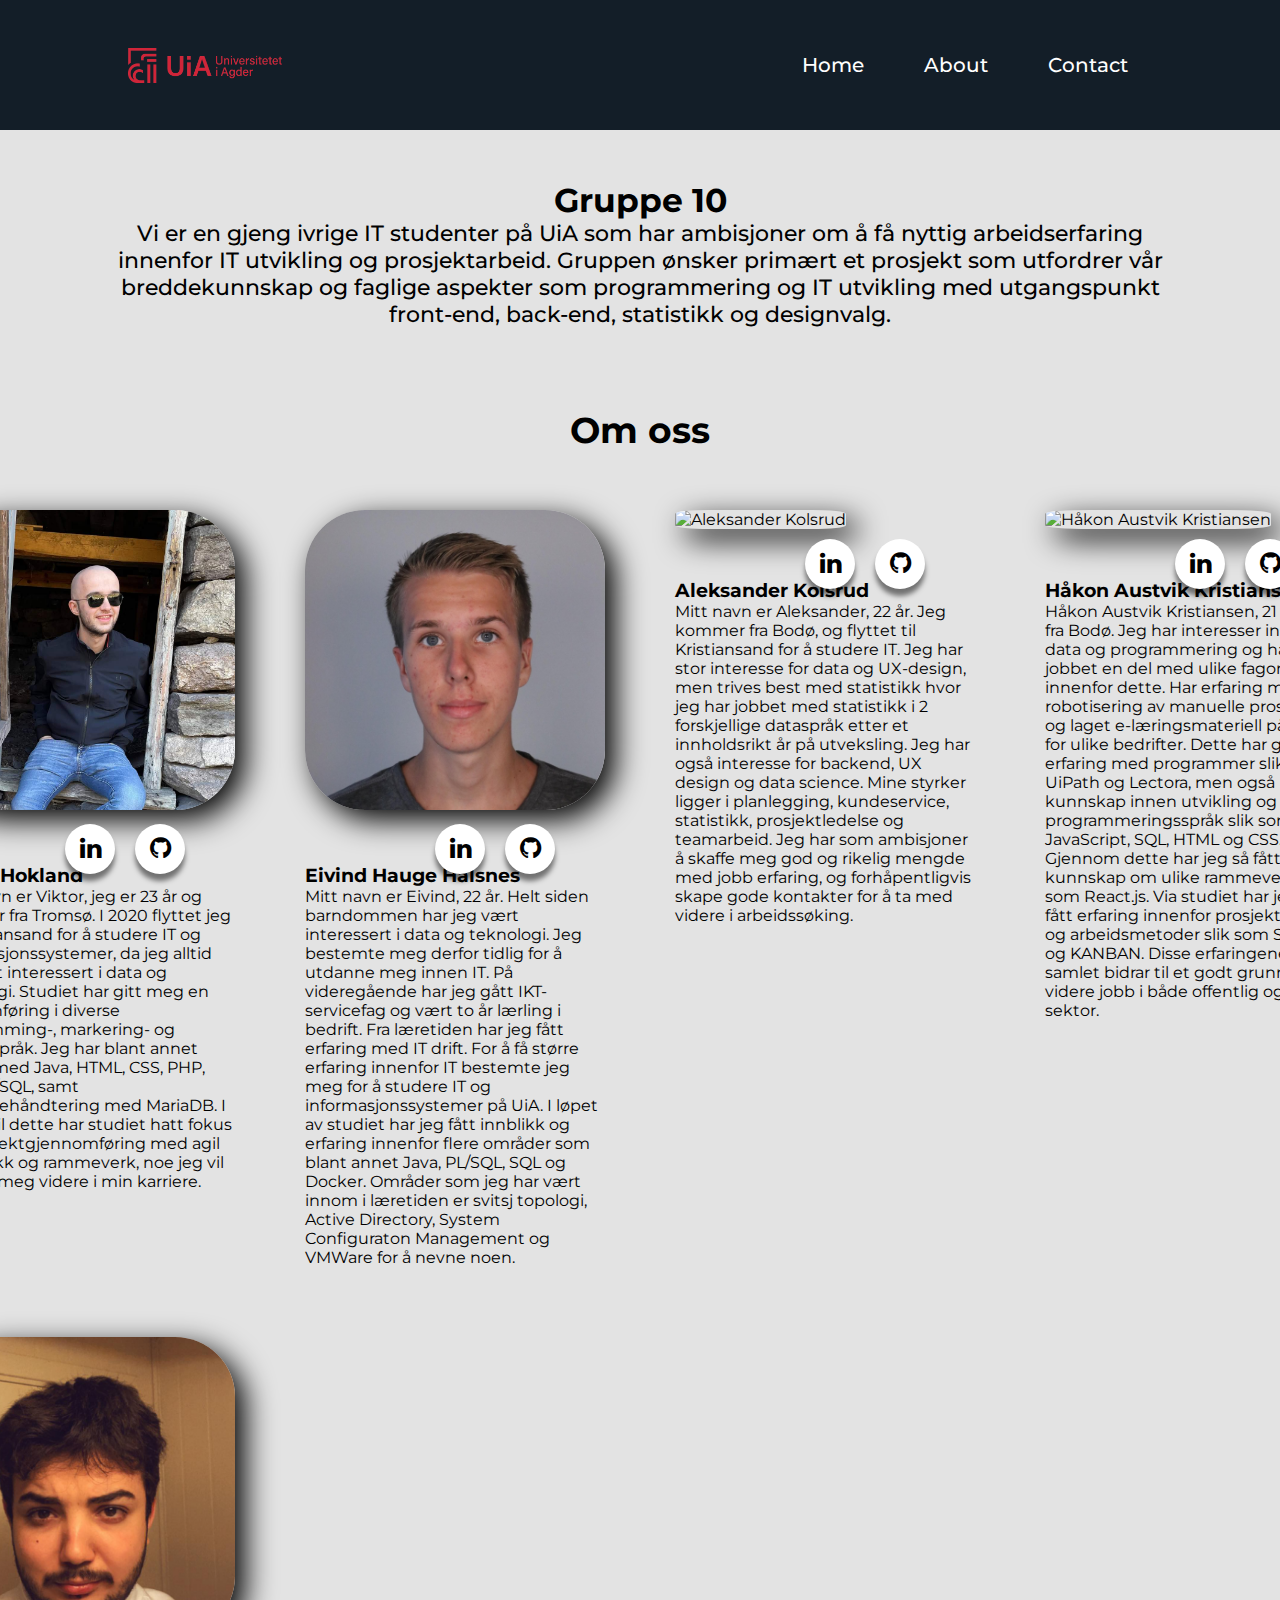
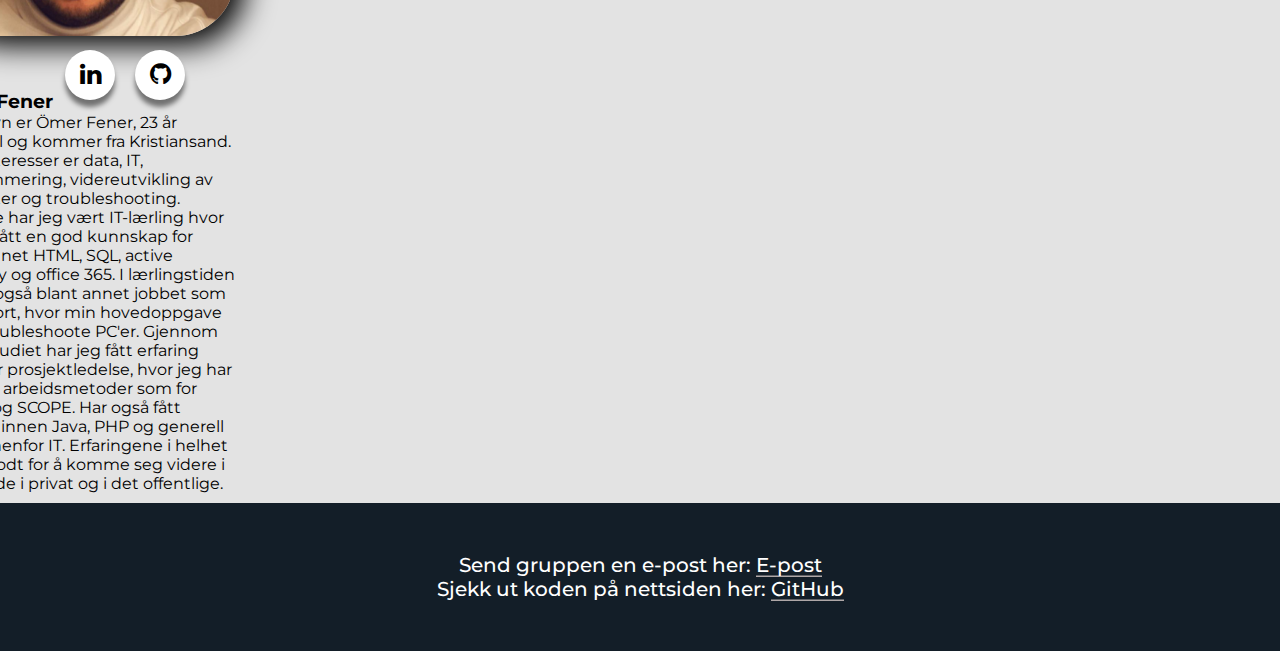
==== commit 0a78d159: "Update index.html" ====
--- a/index.html
+++ b/index.html
@@ -10,14 +10,15 @@
     <link rel="stylesheet" href="https://cdnjs.cloudflare.com/ajax/libs/font-awesome/4.7.0/css/font-awesome.min.css"/>
     <title>Bachelor</title>
     <script
-  src="https://code.jquery.com/jquery-3.6.1.js"
-  integrity="sha256-3zlB5s2uwoUzrXK3BT7AX3FyvojsraNFxCc2vC/7pNI="
-  crossorigin="anonymous"></script>
+        src="https://code.jquery.com/jquery-3.6.1.js"
+        integrity="sha256-3zlB5s2uwoUzrXK3BT7AX3FyvojsraNFxCc2vC/7pNI="
+        crossorigin="anonymous">
+    </script>
 </head>
 
 <body>
     <header>
-        <img class="logo" src="images/uia.png" alt="logo">
+        <img class="logo" src="images/logos/uia.png" alt="logo">
         <nav class="navbar">
             <ul class="nav-menu">
                 <li class="nav-item">
@@ -41,30 +42,9 @@
 
     <section id="content">
         <h2>Gruppe 10</h2>
-        <p>Vi er gruppe 10 og våre ambisjoner er å få nyttig arbeidserfaring og å utvikle vår kunnskap innenfor IT utvikling og prosjektarbeid. Prosjektene som ønskes av gruppen vil være arbeid med programmering og IT utvikling som inneholder front-end, back-end, statistikk og/eller design. Vi ønsker slike oppgaver dersom ferdighetene innad i gruppen omfavner disse områdene.</p>
+        <p>Vi er en gjeng ivrige IT studenter på UiA som har ambisjoner om å få nyttig arbeidserfaring innenfor IT utvikling og prosjektarbeid. Gruppen ønsker primært et prosjekt som utfordrer vår breddekunnskap og faglige aspekter som programmering og IT utvikling med utgangspunkt front-end, back-end, statistikk og designvalg.</p>
     </section>
-    <section id="about_us_section">
-        <div class="about_us_container"></div>
-            <div class="about_us_section_title">
-                <h2>Teknologiene vi har jobbet med</h2>
-                <br>
-                <img class="about_us2_images "src="images/css.logo.png"></img>
-                <img class="about_us2_images "src="images/html.logo.png"></img>
-                <img class="about_us2_images "src="images/sql.logo.png"></img>
-                <img class="about_us1_images "src="images/ui.logo.png"></img>
-                <img class="about_us1_images "src="images/react.logo.png"></img>
-                <img class="about_us2_images "src="images/javascript.logo.png"></img>
-                <br>
-                <img class="about_us3_images "src="images/php.logo.png"></img>
-                <img class="about_us1_images "src="images/kanban.logo.png"></img>
-                <img class="about_us1_images "src="images/docker.logo.png"></img>
-                <img class="about_us1_images "src="images/python.logo.png"></img>
-                <img class="about_us3_images "src="images/mariadb.logo.png"></img>
-                </div>
-       <br>
-           <br>
-               <br>
-                    
+         
     <section id="about_us_section">
         <div class="about_us_container">
             <div class="about_us_section_title">
@@ -75,7 +55,7 @@
             <div class="about_us_grid">
                 <div class="gallery_item">
                     <div class="about_us_content">
-                        <img class="about_us_images" src="images/viktor.png" alt="Viktor Hokland"></img>
+                        <img class="about_us_images" src="images/profiles/viktor.png" alt="Viktor Hokland"></img>
                         <div class="contact-info">
                             <ul>
                                 <li><a href="https://www.linkedin.com/in/viktor-hokland-326105193/"><i class="fa fa-linkedin"></i></a></li>
@@ -86,14 +66,14 @@
                     <div class="about_us_content">
                         <h3>Viktor Hokland</h3>
                         <p>
-                            Mitt navn er Viktor, jeg er 23 år og kommer fra Tromsø. I 2020 flyttet jeg til Kristiansand for å studere IT og informasjonssysetmer, da jeg altid har vært inreserert i data og teknologi. Studiet har gitt meg en bred innføring i diverse programming-, markering- og skriptespråk. Jeg har blant annet jobbet med Java, HTML, CSS, PHP, SQL, PL/SQL, samt databasehåndtering med MariaDB. I tillegg til dette har studiet hatt fokus på prosjektgjennomføring med agil metodikk og rammeverk, noe jeg vil ta med meg videre i min karriere.
+                            Mitt navn er Viktor, jeg er 23 år og kommer fra Tromsø. I 2020 flyttet jeg til Kristiansand for å studere IT og informasjonssystemer, da jeg alltid har vært interessert i data og teknologi. Studiet har gitt meg en bred innføring i diverse programming-, markering- og skriptespråk. Jeg har blant annet jobbet med Java, HTML, CSS, PHP, SQL, PL/SQL, samt databasehåndtering med MariaDB. I tillegg til dette har studiet hatt fokus på prosjektgjennomføring med agil metodikk og rammeverk, noe jeg vil ta med meg videre i min karriere.
                         </p>
                     </div>
                 </div>
 
                 <div class="gallery_item">
                     <div class="about_us_content">
-                        <img class="about_us_images" src="images/eivind-portrett.jpg" alt="Eivind Hauge Halsnes"></img>
+                        <img class="about_us_images" src="images/profiles/eivind.jpg" alt="Eivind Hauge Halsnes"></img>
                         <div class="contact-info">
                             <ul>
                                 <li><a href="https://www.linkedin.com/in/eivind-hauge-halsnes-875542215/"><i class="fa fa-linkedin"></i></a></li>
@@ -109,25 +89,9 @@
                     </div>
                 </div>
 
-<<<<<<< HEAD
-                <div class="about_us_content">
-                    <h3 class="about_us_name">Aleksander Kolsrud</h3>
-                    <p>
-                        Mitt navn er Eivind, 22 år. Helt siden barndommen har jeg vært interessert i data og teknologi. Jeg bestemte meg derfor tidlig for å utdanne meg innen IT. På videregående har jeg gått IKT-servicefag og vært to år lærling i bedrift. Fra læretiden har jeg fått erfaring med IT drift. For å få større erfaring innenfor IT bestemte jeg meg for å studere IT og informasjonssystemer på UiA. I løpet av studiet har jeg fått innblikk og erfaring innenfor flere områder som blant annet Java, PL/SQL, SQL og Docker. Områder som jeg har vært innom i læretiden er svitsj topologi, Active Directory, System Configuraton Management og VMWare for å nevne noen.
-                    </p>
-            </div>
-
-            <div class="about_us_content">
-                <img class="about_us_images" src="images/Aleks.jpg" alt="Aleksander Kolsrud"></img>
-                <div class="contact-info">
-                    <ul>
-                        <li><a href="https://www.linkedin.com/in/aleksander-kolsrud-b70689235/"><i class="fa fa-linkedin"></i></a></li>
-                        <li><a href="https://github.com/AlkolBodo"><i class="fa fa-github"></i></a></li>
-                    </ul>
-=======
                 <div class="gallery_item">
                     <div class="about_us_content">
-                        <img class="about_us_images" src="images/Aleks.jpg" alt="Aleksander Kolsrud"></img>
+                        <img class="about_us_images" src="images/profiles/Aleks.png" alt="Aleksander Kolsrud"></img>
                         <div class="contact-info">
                             <ul>
                                 <li><a href="https://www.linkedin.com/in/aleksander-kolsrud-b70689235/"><i class="fa fa-linkedin"></i></a></li>
@@ -141,15 +105,11 @@
                             Mitt navn er Aleksander, 22 år. Jeg kommer fra Bodø, og flyttet til Kristiansand for å studere IT. Jeg har stor interesse for data og UX-design, men trives best med statistikk hvor jeg har jobbet med statistikk i 2 forskjellige dataspråk etter et innholdsrikt år på utveksling. Jeg har også interesse for backend, UX design og data science. Mine styrker ligger i planlegging, kundeservice, statistikk, prosjektledelse og teamarbeid. Jeg har som ambisjoner å skaffe meg god og rikelig mengde med jobb erfaring, og forhåpentligvis skape gode kontakter for å ta med videre i arbeidssøking.
                         </p>
                     </div>
->>>>>>> 8095ac6e66d7e7638ec36ebf407f5eb8347c886e
                 </div>
-            </div>
 
-<<<<<<< HEAD
-=======
                 <div class="gallery_item">
                     <div class="about_us_content">
-                        <img class="about_us_images" src="images/unnamed.jpg " alt="Håkon Austvik Kristiansen"></img>
+                        <img class="about_us_images" src="images/profiles/Håkon.png" alt="Håkon Austvik Kristiansen"></img>
                         <div class="contact-info">
                             <ul>
                                 <li><a href="https://www.linkedin.com/in/håkon-austvik-kristiansen-1886041b5/"><i class="fa fa-linkedin"></i></a></li>
@@ -167,7 +127,7 @@
 
                 <div class="gallery_item">
                     <div class="about_us_content">
-                        <img class="about_us_images" src="images/omer.png" alt="Ömer Fener"></img>
+                        <img class="about_us_images" src="images/profiles/omer.png" alt="Ömer Fener"></img>
                         <div class="contact-info">
                             <ul>
                                 <li><a href="https://www.linkedin.com/in/ömer-fener-816666154/"><i class="fa fa-linkedin"></i></a></li>
@@ -183,11 +143,10 @@
                     </div>
                 </div>
 
->>>>>>> 8095ac6e66d7e7638ec36ebf407f5eb8347c886e
             </div>
         </div>
     </section>
-    
+
     <section class="footerSection">
         <footer>
             <div>
@@ -200,4 +159,4 @@
     </section>
 
 </body>
-</html>+</html>
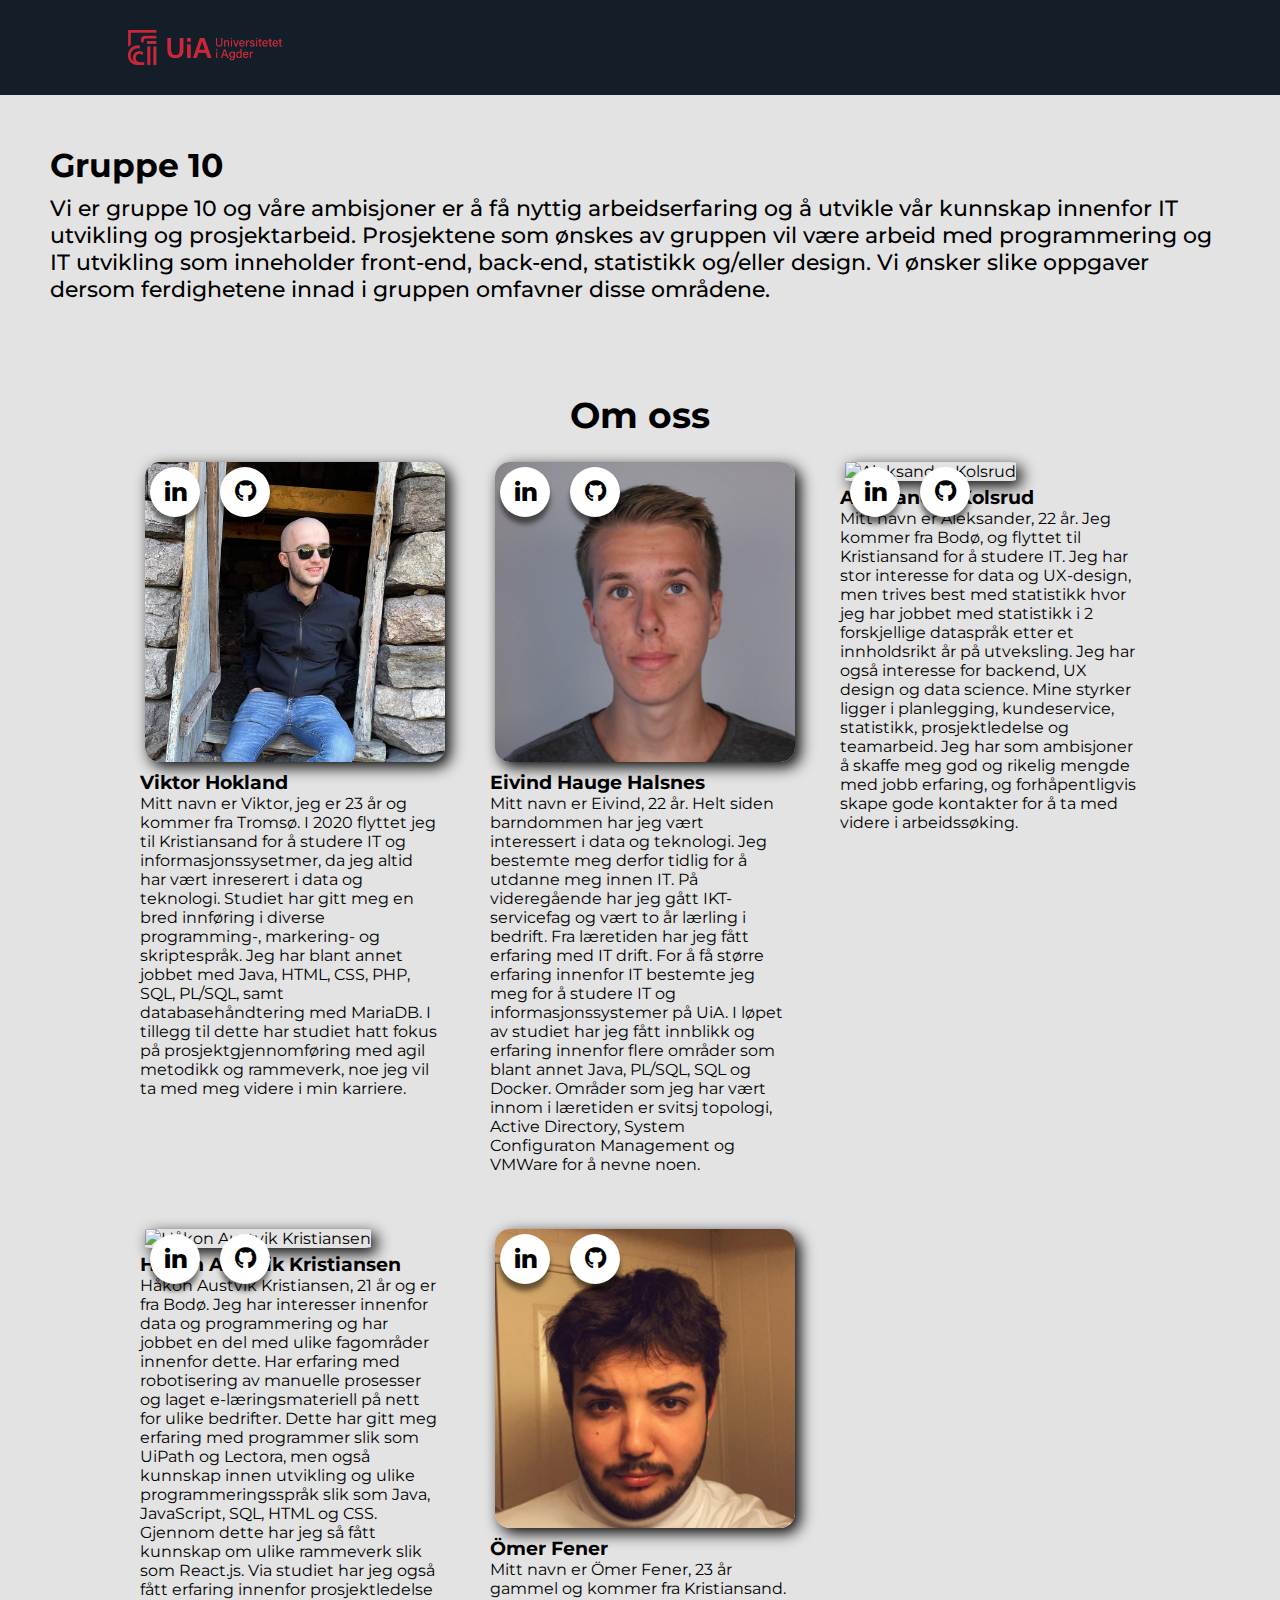
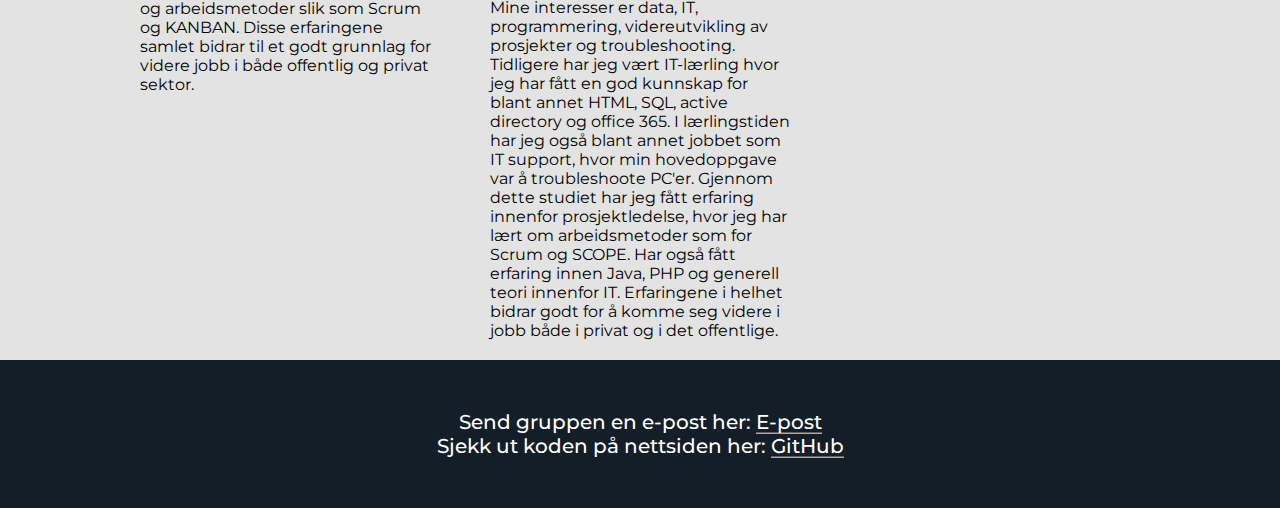
==== commit 37d6995e: "Total refactor" ====
--- a/index.html
+++ b/index.html
@@ -19,30 +19,11 @@
 <body>
     <header>
         <img class="logo" src="images/logos/uia.png" alt="logo">
-        <nav class="navbar">
-            <ul class="nav-menu">
-                <li class="nav-item">
-                    <a href="#" class="nav-link">Home</a>
-                </li>
-                <li class="nav-item">
-                    <a href="#" class="nav-link">About</a>
-                </li>
-                <li class="nav-item">
-                    <a href="#" class="nav-link">Contact</a>
-                </li>
-            </ul>
-            <div class="hamburger">
-                <span class="bar"></span>
-                <span class="bar"></span>
-                <span class="bar"></span>
-            </div>
-        </nav>
     </header>
-    <script src="script.js"></script>
 
-    <section id="content">
-        <h2>Gruppe 10</h2>
-        <p>Vi er en gjeng ivrige IT studenter på UiA som har ambisjoner om å få nyttig arbeidserfaring innenfor IT utvikling og prosjektarbeid. Gruppen ønsker primært et prosjekt som utfordrer vår breddekunnskap og faglige aspekter som programmering og IT utvikling med utgangspunkt front-end, back-end, statistikk og designvalg.</p>
+    <section id="about_group_section">
+        <h2 class="about_group_section_title">Gruppe 10</h2>
+        <p>Vi er gruppe 10 og våre ambisjoner er å få nyttig arbeidserfaring og å utvikle vår kunnskap innenfor IT utvikling og prosjektarbeid. Prosjektene som ønskes av gruppen vil være arbeid med programmering og IT utvikling som inneholder front-end, back-end, statistikk og/eller design. Vi ønsker slike oppgaver dersom ferdighetene innad i gruppen omfavner disse områdene.</p>
     </section>
          
     <section id="about_us_section">
@@ -50,36 +31,34 @@
             <div class="about_us_section_title">
                 <h2>Om oss</h2>
             </div>
-        <br>
-            <br>
             <div class="about_us_grid">
                 <div class="gallery_item">
+                    <div class="contact-info">
+                        <ul>
+                            <li><a href="https://www.linkedin.com/in/viktor-hokland-326105193/"><i class="fa fa-linkedin"></i></a></li>
+                            <li><a href="https://github.com/vikhok"><i class="fa fa-github"></i></a></li>
+                        </ul>
+                    </div>
                     <div class="about_us_content">
                         <img class="about_us_images" src="images/profiles/viktor.png" alt="Viktor Hokland"></img>
-                        <div class="contact-info">
-                            <ul>
-                                <li><a href="https://www.linkedin.com/in/viktor-hokland-326105193/"><i class="fa fa-linkedin"></i></a></li>
-                                <li><a href="https://github.com/vikhok"><i class="fa fa-github"></i></a></li>
-                            </ul>
-                        </div>
                     </div>
                     <div class="about_us_content">
                         <h3>Viktor Hokland</h3>
                         <p>
-                            Mitt navn er Viktor, jeg er 23 år og kommer fra Tromsø. I 2020 flyttet jeg til Kristiansand for å studere IT og informasjonssystemer, da jeg alltid har vært interessert i data og teknologi. Studiet har gitt meg en bred innføring i diverse programming-, markering- og skriptespråk. Jeg har blant annet jobbet med Java, HTML, CSS, PHP, SQL, PL/SQL, samt databasehåndtering med MariaDB. I tillegg til dette har studiet hatt fokus på prosjektgjennomføring med agil metodikk og rammeverk, noe jeg vil ta med meg videre i min karriere.
+                            Mitt navn er Viktor, jeg er 23 år og kommer fra Tromsø. I 2020 flyttet jeg til Kristiansand for å studere IT og informasjonssysetmer, da jeg altid har vært inreserert i data og teknologi. Studiet har gitt meg en bred innføring i diverse programming-, markering- og skriptespråk. Jeg har blant annet jobbet med Java, HTML, CSS, PHP, SQL, PL/SQL, samt databasehåndtering med MariaDB. I tillegg til dette har studiet hatt fokus på prosjektgjennomføring med agil metodikk og rammeverk, noe jeg vil ta med meg videre i min karriere.
                         </p>
                     </div>
                 </div>
 
                 <div class="gallery_item">
+                    <div class="contact-info">
+                        <ul>
+                            <li><a href="https://www.linkedin.com/in/viktor-hokland-326105193/"><i class="fa fa-linkedin"></i></a></li>
+                            <li><a href="https://github.com/vikhok"><i class="fa fa-github"></i></a></li>
+                        </ul>
+                    </div>
                     <div class="about_us_content">
                         <img class="about_us_images" src="images/profiles/eivind.jpg" alt="Eivind Hauge Halsnes"></img>
-                        <div class="contact-info">
-                            <ul>
-                                <li><a href="https://www.linkedin.com/in/eivind-hauge-halsnes-875542215/"><i class="fa fa-linkedin"></i></a></li>
-                                <li><a href="https://github.com/ehalsnes"><i class="fa fa-github"></i></a></li>
-                            </ul>
-                        </div>
                     </div>
                     <div class="about_us_content">
                         <h3>Eivind Hauge Halsnes</h3>
@@ -90,14 +69,14 @@
                 </div>
 
                 <div class="gallery_item">
+                    <div class="contact-info">
+                        <ul>
+                            <li><a href="https://www.linkedin.com/in/aleksander-kolsrud-b70689235/"><i class="fa fa-linkedin"></i></a></li>
+                            <li><a href="https://github.com/AlkolBodo"><i class="fa fa-github"></i></a></li>
+                        </ul>
+                    </div>
                     <div class="about_us_content">
                         <img class="about_us_images" src="images/profiles/Aleks.png" alt="Aleksander Kolsrud"></img>
-                        <div class="contact-info">
-                            <ul>
-                                <li><a href="https://www.linkedin.com/in/aleksander-kolsrud-b70689235/"><i class="fa fa-linkedin"></i></a></li>
-                                <li><a href="https://github.com/AlkolBodo"><i class="fa fa-github"></i></a></li>
-                            </ul>
-                        </div>
                     </div>
                     <div class="about_us_content">
                         <h3>Aleksander Kolsrud</h3>
@@ -108,14 +87,14 @@
                 </div>
 
                 <div class="gallery_item">
+                    <div class="contact-info">
+                        <ul>
+                            <li><a href="https://www.linkedin.com/in/håkon-austvik-kristiansen-1886041b5/"><i class="fa fa-linkedin"></i></a></li>
+                            <li><a href="https://github.com/Haakonak"><i class="fa fa-github"></i></a></li>
+                        </ul>
+                    </div>
                     <div class="about_us_content">
                         <img class="about_us_images" src="images/profiles/Håkon.png" alt="Håkon Austvik Kristiansen"></img>
-                        <div class="contact-info">
-                            <ul>
-                                <li><a href="https://www.linkedin.com/in/håkon-austvik-kristiansen-1886041b5/"><i class="fa fa-linkedin"></i></a></li>
-                                <li><a href="https://github.com/Haakonak"><i class="fa fa-github"></i></a></li>
-                            </ul>
-                        </div>
                     </div>
                     <div class="about_us_content">
                         <h3>Håkon Austvik Kristiansen</h3>
@@ -126,14 +105,14 @@
                 </div>
 
                 <div class="gallery_item">
+                    <div class="contact-info">
+                        <ul>
+                            <li><a href="https://www.linkedin.com/in/ömer-fener-816666154/"><i class="fa fa-linkedin"></i></a></li>
+                            <li><a href="https://github.com/Omerf99"><i class="fa fa-github"></i></a></li>
+                        </ul>
+                    </div>
                     <div class="about_us_content">
                         <img class="about_us_images" src="images/profiles/omer.png" alt="Ömer Fener"></img>
-                        <div class="contact-info">
-                            <ul>
-                                <li><a href="https://www.linkedin.com/in/ömer-fener-816666154/"><i class="fa fa-linkedin"></i></a></li>
-                                <li><a href="https://github.com/Omerf99"><i class="fa fa-github"></i></a></li>
-                            </ul>
-                        </div>
                     </div>
                     <div class="about_us_content">
                         <h3>Ömer Fener</h3>
@@ -159,4 +138,4 @@
     </section>
 
 </body>
-</html>
+</html>--- a/styles.css
+++ b/styles.css
@@ -46,116 +46,28 @@
     list-style: none;
 }
 
-.nav_links li {
-    display: inline-block;
-    padding: 0px 20px;
-}
 
-.nav_links li a {
-    transition: all 0.3s ease 0s;
-}
-
-.nav_links li a:hover {
-    color: rgb(255, 0, 0);
-}
-
-.navbar {
-    min-height: 70px;
-    display: flex;
-    justify-content: space-between;
-    align-items: center;
-    padding: 0 24px;
-}
-
-.nav-menu {
-    display: flex;
-    justify-content: space-between;
-    align-items: center;
-    gap: 60px;
-}
-
-.nav-branding {
-    font-size: 2rem;
-}
-
-.nav-link {
-    transition: 0.7s ease;
-}
-
-.nav-link:hover {
-    color: #cd201f;
-}
-
-.hamburger {
-    display: none;
-    cursor: pointer;
-}
-
-.bar {
-    display: block;
-    width: 25px;
-    height: 3px;
-    margin: 5px auto;
-    -webkit-transition: all 0.3s ease-in-out;
-    transition: all 0.3s ease-in-out;
-    background-color: white;
-}
-
-@media(max-width:768px) {
-    .hamburger {
-        display: block;
-    }
-    .hamburger.active .bar:nth-child(2) {
-        opacity: 0;
-    }
-    .hamburger.active .bar:nth-child(1) {
-        transform: translateY(8px) rotate(45deg);
-    }
-    .hamburger.active .bar:nth-child(3) {
-        transform: translateY(-8px) rotate(-45deg);
-    }
-
-    .nav-menu {
-        position: fixed;
-        left: -100%;
-        top:70px;
-        gap: 0;
-        flex-direction: column;
-        background-color: #131e28;
-        width: 100%;
-        text-align: center;
-        transition: 0.3s;
-    }    
-
-    .nav-item {
-        margin: 16px 0;
-    }
-
-    .nav-menu.active {
-        left:0;
-    }
-}
-
-
-/**** Content ****/
-#content {
-    text-align: center;
+/**** About Group Section ****/
+#about_group_section {
     position: relative;
     font-weight: 500;
     font-size: 22px;
     color: black;
-    padding-right: 100px;
-    padding-left: 100px;
-    padding-top: 50px;
-    padding-bottom: 50px;
+    padding: 50px;
 }
 
+.about_group_section_title {
+    padding-bottom: 10px;
+}
+
+
+/**** About Us Section ****/
 #about_us_section {
     display: flex;
     flex-wrap: wrap;
     flex-direction: row;
     justify-content: center;
-    padding: 10px;
+    padding: 20px;
 }
 
 .about_us_section_title {
@@ -167,15 +79,30 @@
 
 .about_us_grid {
     display: grid;
-    grid-template-columns: repeat(4, 300px);
+    grid-template-columns: repeat(3, 300px);
     grid-auto-rows: minmax(150px, auto);
-    grid-gap: 70px;
+    grid-gap: 50px;
     float: right;
-    justify-content: center;
+}
+
+@media only screen and (max-width: 1180px) {
+    .about_us_grid {
+        grid-template-columns: repeat(2, 1fr);
+        font-size: 15px;
+    }
+}
+
+@media only screen and (max-width: 652px) {
+    .about_us_grid {
+        grid-template-columns: 1fr;
+    }
+    #about_group_section {
+        font-size: 20px;
+        padding: 20px;
+    }
 }
 
 .gallery_item {
-
 
 }
 
@@ -183,23 +110,18 @@
     cursor: pointer;
     height: auto;
     width: 300px;
-    border-radius: 20%;
-    box-shadow: rgb(0, 0, 0) 10px 10px 30px;
-    position:
+    border-radius: 5%;
+    box-shadow: rgb(0, 0, 0) 5px 5px 15px;
+    margin: 5px;
 }
 
 .contact-info ul {
-    position: relative;
-    bottom: 0px;
-    transform: translate(-50%, -50%);
-    left: 90%;
-    top: 35px;
-    padding: 0;
     display: flex;
+    position: absolute;
+    justify-content: center;
 }
 .contact-info ul li {
-    list-style: none;
-    margin: 0 10px;
+    margin: 10px;
 }
 
 .contact-info ul li .fa {
@@ -239,31 +161,7 @@
 }
 
 
-/**** Mobile grid view ****/   
-@media only screen and (max-width: 1180px) {
-    .about_us_grid {
-        display: grid;
-        grid-template-columns: repeat(2, 1fr);
-        grid-row-gap: 40px;
-        justify-content: center;
-        align-items: center;
-        font-size: 15px;
-    }
-}
 
-@media only screen and (max-width: 652px) {
-    .about_us_grid {
-        grid-template-columns: 1fr;
-        grid-template-rows: 0.4fr 0.4fr;
-        font-size: 15px;
-        justify-content: center;
-        text-align: center;
-    }
-    #content {
-        font-size: 20px;
-        padding: 20px;
-    }
-}
 
 
 /**** Footer ****/
@@ -276,21 +174,21 @@
     font-family: "Montserrat", sans-serif;
     padding-top: 50px;
     padding-bottom: 50px;
-  }
+}
 
-  .ulFooter {
+.ulFooter {
     display: flex;
     flex-direction: column;
     margin: auto;
     text-align: center;
-  }
+}
 
-  .aFooter {
+.aFooter {
     color: white;
     text-decoration: none;
     box-shadow: inset 0 -1.5px 0 hsl(0, 5%, 67%)
-  }
+}
 
-  .aFooter:hover {
+.aFooter:hover {
     box-shadow: inset 0 -1.2em 0 hsla(0, 0%, 100%, 0.4);
-  }+}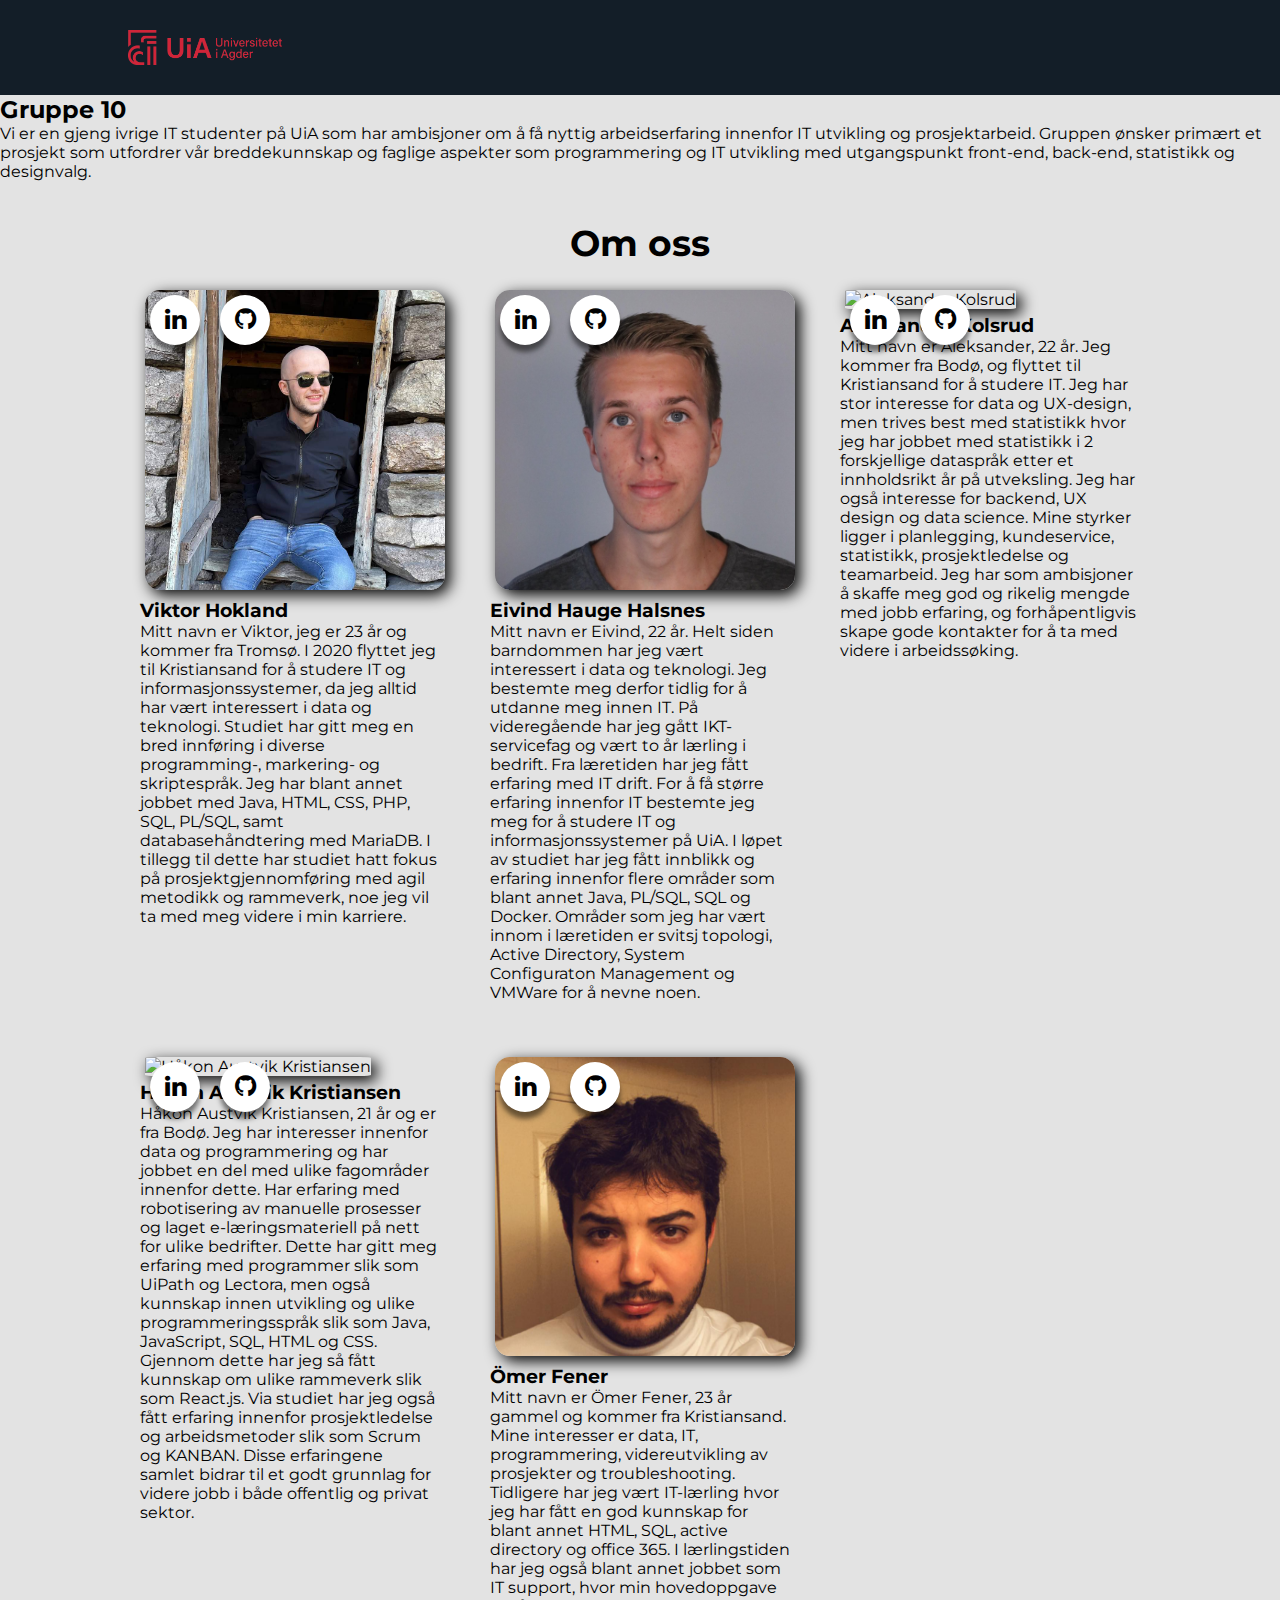
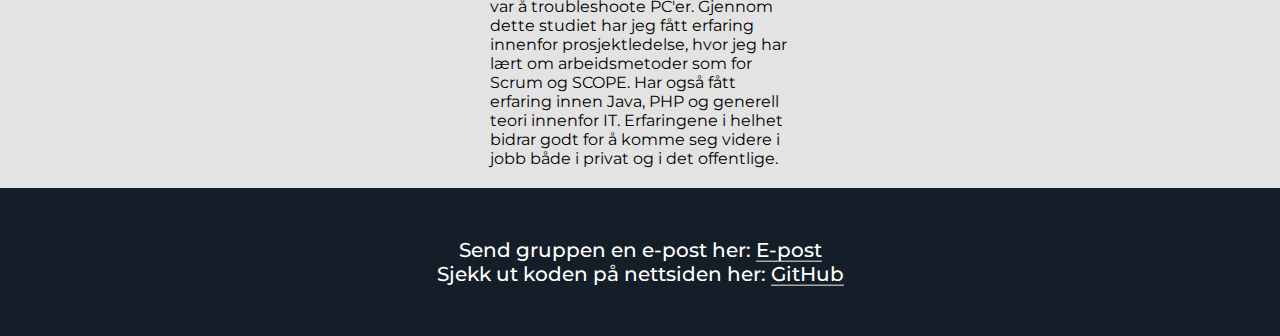
==== commit d91dc5d1: "Merge branch 'main' of https://github.com/vikhok/bachelor" ====
--- a/index.html
+++ b/index.html
@@ -21,9 +21,9 @@
         <img class="logo" src="images/logos/uia.png" alt="logo">
     </header>
 
-    <section id="about_group_section">
-        <h2 class="about_group_section_title">Gruppe 10</h2>
-        <p>Vi er gruppe 10 og våre ambisjoner er å få nyttig arbeidserfaring og å utvikle vår kunnskap innenfor IT utvikling og prosjektarbeid. Prosjektene som ønskes av gruppen vil være arbeid med programmering og IT utvikling som inneholder front-end, back-end, statistikk og/eller design. Vi ønsker slike oppgaver dersom ferdighetene innad i gruppen omfavner disse områdene.</p>
+    <section id="content">
+        <h2>Gruppe 10</h2>
+        <p>Vi er en gjeng ivrige IT studenter på UiA som har ambisjoner om å få nyttig arbeidserfaring innenfor IT utvikling og prosjektarbeid. Gruppen ønsker primært et prosjekt som utfordrer vår breddekunnskap og faglige aspekter som programmering og IT utvikling med utgangspunkt front-end, back-end, statistikk og designvalg.</p>
     </section>
          
     <section id="about_us_section">
@@ -45,7 +45,7 @@
                     <div class="about_us_content">
                         <h3>Viktor Hokland</h3>
                         <p>
-                            Mitt navn er Viktor, jeg er 23 år og kommer fra Tromsø. I 2020 flyttet jeg til Kristiansand for å studere IT og informasjonssysetmer, da jeg altid har vært inreserert i data og teknologi. Studiet har gitt meg en bred innføring i diverse programming-, markering- og skriptespråk. Jeg har blant annet jobbet med Java, HTML, CSS, PHP, SQL, PL/SQL, samt databasehåndtering med MariaDB. I tillegg til dette har studiet hatt fokus på prosjektgjennomføring med agil metodikk og rammeverk, noe jeg vil ta med meg videre i min karriere.
+                            Mitt navn er Viktor, jeg er 23 år og kommer fra Tromsø. I 2020 flyttet jeg til Kristiansand for å studere IT og informasjonssystemer, da jeg alltid har vært interessert i data og teknologi. Studiet har gitt meg en bred innføring i diverse programming-, markering- og skriptespråk. Jeg har blant annet jobbet med Java, HTML, CSS, PHP, SQL, PL/SQL, samt databasehåndtering med MariaDB. I tillegg til dette har studiet hatt fokus på prosjektgjennomføring med agil metodikk og rammeverk, noe jeg vil ta med meg videre i min karriere.
                         </p>
                     </div>
                 </div>
@@ -138,4 +138,4 @@
     </section>
 
 </body>
-</html>+</html>
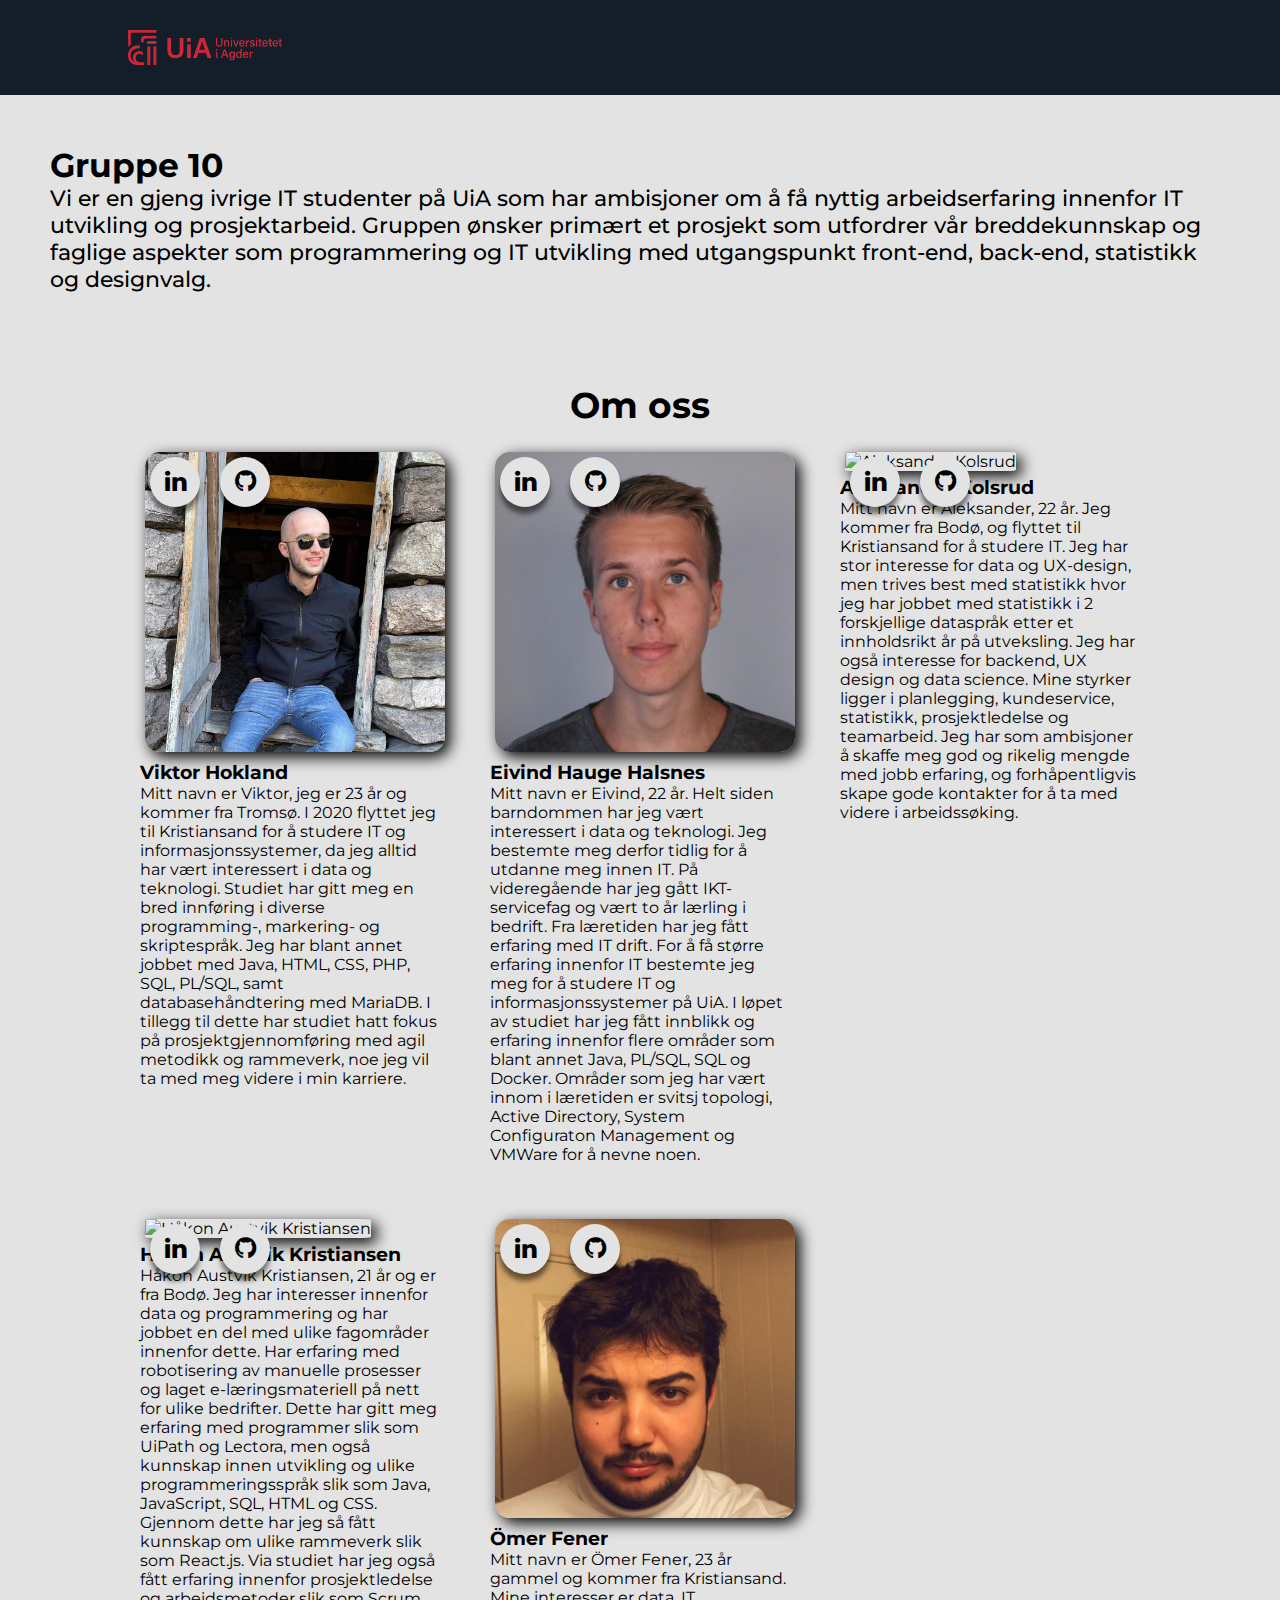
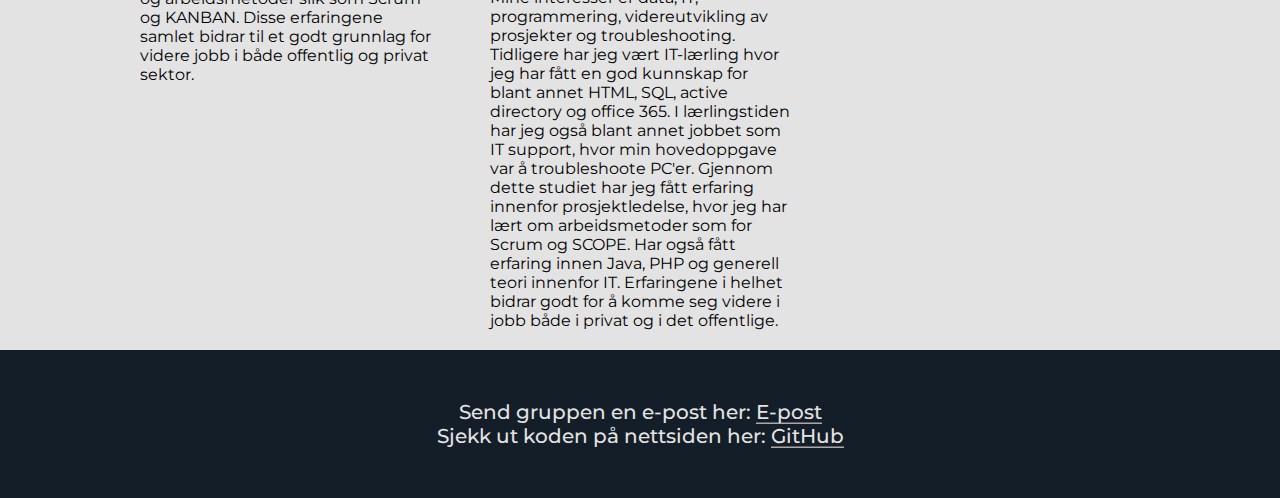
==== commit 8f00f1f7: "Refactor" ====
--- a/index.html
+++ b/index.html
@@ -1,6 +1,4 @@
 <!DOCTYPE html>
-<html class="no-js" lang="">
- 
 <html lang="en">
 <head>
     <meta charset="UTF-8">
@@ -9,11 +7,6 @@
     <link rel="stylesheet" href="styles.css">
     <link rel="stylesheet" href="https://cdnjs.cloudflare.com/ajax/libs/font-awesome/4.7.0/css/font-awesome.min.css"/>
     <title>Bachelor</title>
-    <script
-        src="https://code.jquery.com/jquery-3.6.1.js"
-        integrity="sha256-3zlB5s2uwoUzrXK3BT7AX3FyvojsraNFxCc2vC/7pNI="
-        crossorigin="anonymous">
-    </script>
 </head>
 
 <body>
@@ -21,7 +14,7 @@
         <img class="logo" src="images/logos/uia.png" alt="logo">
     </header>
 
-    <section id="content">
+    <section id="about_group_section">
         <h2>Gruppe 10</h2>
         <p>Vi er en gjeng ivrige IT studenter på UiA som har ambisjoner om å få nyttig arbeidserfaring innenfor IT utvikling og prosjektarbeid. Gruppen ønsker primært et prosjekt som utfordrer vår breddekunnskap og faglige aspekter som programmering og IT utvikling med utgangspunkt front-end, back-end, statistikk og designvalg.</p>
     </section>
--- a/styles.css
+++ b/styles.css
@@ -41,7 +41,7 @@
 li, a, button {
     font-weight: 500;
     font-size: 20px;
-    color: #ffffff;
+    color: #e3e3e3;
     text-decoration: none;
     list-style: none;
 }
@@ -98,7 +98,6 @@
     }
     #about_group_section {
         font-size: 20px;
-        padding: 20px;
     }
 }
 
@@ -132,7 +131,7 @@
 }
 
 .contact-info ul li .fa:hover {
-    color: #ffffff;
+    color: #e3e3e3;
 }
 
 .contact-info ul li a {
@@ -141,7 +140,7 @@
     width: 50px;
     height: 50px;
     border-radius: 50%;
-    background-color: white;
+    background-color: #e3e3e3;
     text-align: center;
     transition: 0.5s;
     transform: translate(0,0px);
@@ -159,9 +158,6 @@
 .contact-info ul li:nth-child(2) a:hover {
     background-color: #30363d;
 }
-
-
-
 
 
 /**** Footer ****/
@@ -184,7 +180,7 @@
 }
 
 .aFooter {
-    color: white;
+    color: #e3e3e3;
     text-decoration: none;
     box-shadow: inset 0 -1.5px 0 hsl(0, 5%, 67%)
 }
